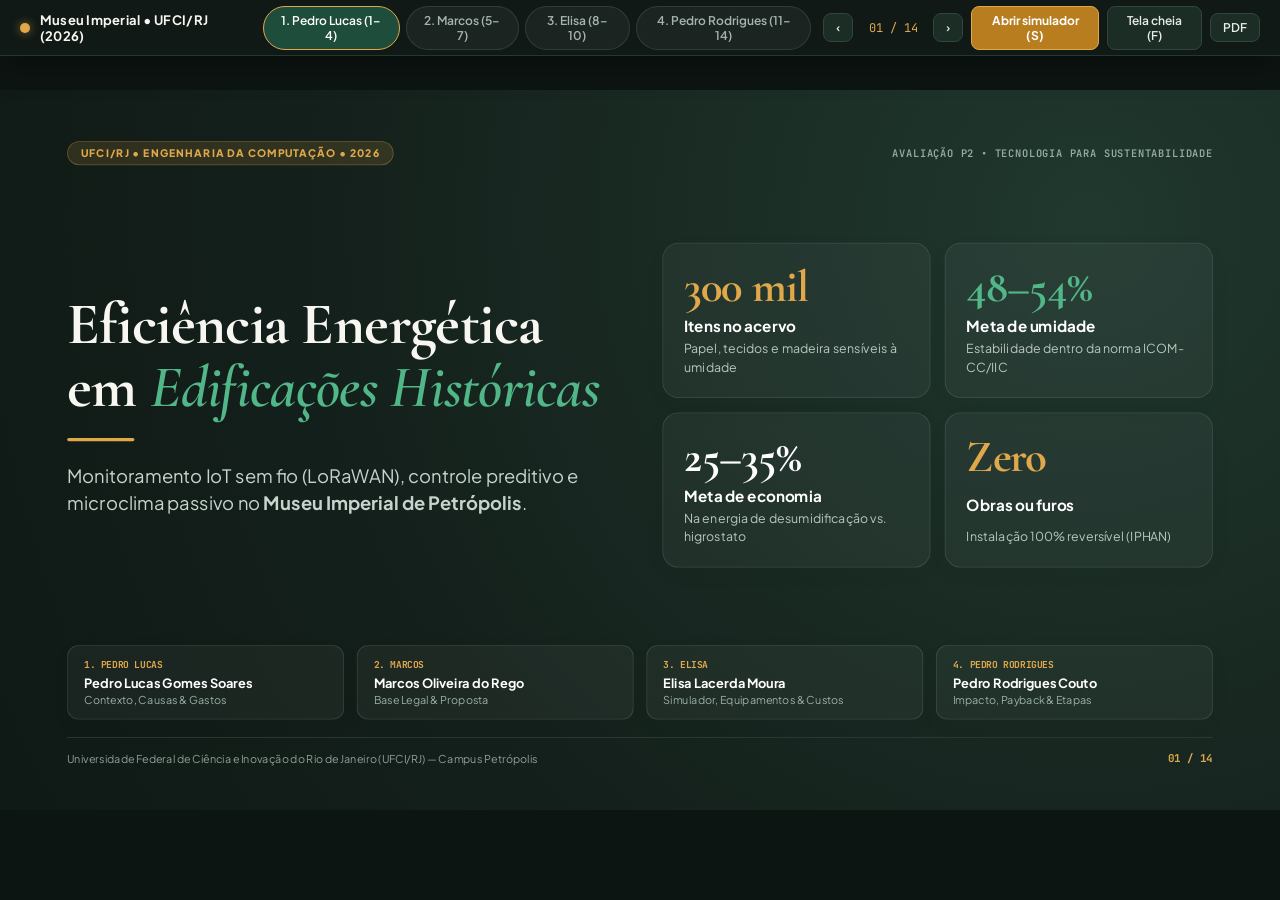
==== slides.html @ 928ab4d3 "Add files via upload" ====
<!DOCTYPE html>
<html lang="pt-BR">
<head>
<meta charset="UTF-8" />
<meta name="viewport" content="width=device-width, initial-scale=1.0" />
<title>Slides · Museu Imperial (UFCI/RJ 2026)</title>
<link rel="preconnect" href="https://fonts.googleapis.com" />
<link rel="preconnect" href="https://fonts.gstatic.com" crossorigin />
<link href="https://fonts.googleapis.com/css2?family=Cormorant+Garamond:ital,wght@0,600;0,700;1,600;1,700&family=JetBrains+Mono:wght@500;700&family=Plus+Jakarta+Sans:wght@400;500;600;700;800&display=swap" rel="stylesheet" />
<style>
  :root {
    --bg-cream: #F8F6F0;
    --bg-card: #FFFFFF;
    --bg-sand: #F0ECE1;
    --bg-dark: #14201B;
    --bg-dark-card: #1C2D26;
    --ink: #15221C;
    --ink-muted: #576860;
    --emerald: #1E4D3B;
    --emerald-light: #E6F0EC;
    --emerald-bright: #52B788;
    --gold: #B87D1E;
    --gold-bright: #E0A84B;
    --gold-light: #FBF3E4;
    --border: #E2DDD2;
    --border-dark: #2C4238;
    --font-serif: 'Cormorant Garamond', Georgia, serif;
    --font-sans: 'Plus Jakarta Sans', system-ui, -apple-system, sans-serif;
    --font-mono: 'JetBrains Mono', monospace;
  }

  * { box-sizing: border-box; margin: 0; padding: 0; }

  body {
    background: #0D1512;
    color: var(--ink);
    font-family: var(--font-sans);
    height: 100vh;
    width: 100vw;
    overflow: hidden;
    display: flex;
    flex-direction: column;
    user-select: none;
  }

  /* ==================== TOP NAVIGATION BAR ==================== */
  .deck-topbar {
    position: fixed;
    top: 0;
    left: 0;
    right: 0;
    height: 56px;
    background: rgba(17, 27, 23, 0.96);
    border-bottom: 1px solid #24382F;
    box-shadow: none;
    padding: 0 20px;
    display: flex;
    align-items: center;
    justify-content: space-between;
    gap: 12px;
    z-index: 300;
    transform: translateY(-100%);
    transition: transform 0.22s ease;
  }
  /* Faixa invisível no topo: ao passar o mouse, a barra desce */
  .topbar-hotzone {
    position: fixed;
    top: 0;
    left: 0;
    right: 0;
    height: 14px;
    z-index: 299;
  }
  .topbar-hotzone:hover + .deck-topbar,
  .deck-topbar:hover,
  .deck-topbar:focus-within,
  .deck-topbar.peek {
    transform: translateY(0);
    box-shadow: 0 10px 30px rgba(0, 0, 0, 0.35);
  }
  .brand-pill {
    display: flex;
    align-items: center;
    gap: 10px;
    color: #F8F6F0;
    font-size: 13px;
    font-weight: 700;
    letter-spacing: 0.02em;
  }
  .brand-dot {
    width: 10px;
    height: 10px;
    border-radius: 50%;
    background: var(--gold-bright);
    box-shadow: 0 0 10px rgba(224,168,75,0.6);
  }
  .speaker-nav {
    display: flex;
    gap: 6px;
  }
  .spk-btn {
    background: rgba(255,255,255,0.05);
    color: #A5B5AD;
    border: 1px solid rgba(255,255,255,0.1);
    padding: 6px 13px;
    border-radius: 999px;
    font-family: var(--font-sans);
    font-size: 12px;
    font-weight: 600;
    cursor: pointer;
    transition: all 0.2s ease;
  }
  .spk-btn:hover {
    color: #FFF;
    background: rgba(255,255,255,0.1);
  }
  .spk-btn.active {
    background: var(--emerald);
    color: #FFF;
    border-color: var(--gold-bright);
  }
  .deck-actions {
    display: flex;
    align-items: center;
    gap: 8px;
  }
  .ctrl-btn {
    background: #1C2D26;
    color: #E6ECE8;
    border: 1px solid #2E473C;
    padding: 6px 12px;
    border-radius: 8px;
    font-family: var(--font-sans);
    font-size: 12px;
    font-weight: 600;
    cursor: pointer;
    transition: all 0.15s ease;
    display: inline-flex;
    align-items: center;
    gap: 6px;
  }
  .ctrl-btn:hover {
    background: #263D33;
    border-color: var(--gold-bright);
  }
  .ctrl-btn.active {
    background: var(--gold);
    color: #FFF;
    border-color: var(--gold-bright);
  }
  .slide-counter {
    font-family: var(--font-mono);
    font-size: 12px;
    color: var(--gold-bright);
    min-width: 64px;
    text-align: center;
  }

  /* ==================== STAGE & SCALING 16:9 CANVAS ==================== */
  .deck-workspace {
    flex: 1;
    min-height: 0;
    min-width: 0;
    display: flex;
    overflow: hidden;
    position: relative;
  }
  .stage-viewport {
    flex: 1;
    min-width: 0;
    display: flex;
    align-items: center;
    justify-content: center;
    padding: 0;
    position: relative;
    overflow: hidden;
  }
  /* Fixed 1600x900 virtual resolution scaled smoothly via JS transform */
  .slide-canvas {
    width: 1600px;
    height: 900px;
    position: absolute;
    left: 50%;
    top: 50%;
    overflow: hidden;
    transform-origin: center center;
    transform: translate(-50%, -50%);
    background: var(--bg-cream);
  }

  /* ==================== SLIDE BASE & TRANSITIONS ==================== */
  .slide {
    position: absolute;
    inset: 0;
    padding: 64px 84px 56px 84px;
    display: flex;
    flex-direction: column;
    justify-content: space-between;
    background: var(--bg-cream);
    color: var(--ink);
    opacity: 0;
    pointer-events: none;
    transform: translateY(12px) scale(0.992);
    transition: opacity 0.35s cubic-bezier(0.22, 1, 0.36, 1), transform 0.35s cubic-bezier(0.22, 1, 0.36, 1);
  }
  .slide.active {
    opacity: 1;
    pointer-events: auto;
    transform: translateY(0) scale(1);
    z-index: 2;
  }
  .slide.slide-dark {
    background: radial-gradient(circle at 85% 18%, #20382E 0%, #14201B 62%, #0F1915 100%);
    color: #F8F6F0;
  }

  /* ==================== TYPOGRAPHY & HEADER ==================== */
  .slide-header {
    display: flex;
    flex-direction: column;
    gap: 10px;
    margin-bottom: 24px;
  }
  .eyebrow-row {
    display: flex;
    align-items: center;
    justify-content: space-between;
  }
  .presenter-tag {
    display: inline-flex;
    align-items: center;
    gap: 8px;
    font-family: var(--font-sans);
    font-size: 13px;
    font-weight: 800;
    letter-spacing: 0.1em;
    text-transform: uppercase;
    color: var(--emerald);
    background: var(--emerald-light);
    border: 1px solid #C5DDD3;
    padding: 6px 16px;
    border-radius: 999px;
  }
  .presenter-tag.gold {
    color: #8F5E0E;
    background: var(--gold-light);
    border-color: #EBD5B3;
  }
  .slide-dark .presenter-tag {
    background: rgba(224, 168, 75, 0.14);
    color: var(--gold-bright);
    border-color: rgba(224, 168, 75, 0.35);
  }
  .section-pill {
    font-family: var(--font-mono);
    font-size: 13px;
    font-weight: 600;
    color: var(--ink-muted);
    letter-spacing: 0.04em;
  }
  .slide-title {
    font-family: var(--font-serif);
    font-size: 56px;
    font-weight: 700;
    line-height: 1.06;
    letter-spacing: -0.01em;
    color: var(--ink);
  }
  .slide-title em {
    font-style: italic;
    color: var(--emerald);
    font-weight: 600;
  }
  .slide-title em.gold-em {
    color: var(--gold);
  }
  .slide-dark .slide-title {
    color: #F8F6F0;
  }
  .slide-dark .slide-title em {
    color: var(--emerald-bright);
  }
  .slide-subtitle {
    font-size: 21px;
    color: var(--ink-muted);
    font-weight: 400;
    line-height: 1.4;
    max-width: 1100px;
  }

  /* ==================== FOOTER ==================== */
  .slide-footer {
    display: flex;
    align-items: center;
    justify-content: space-between;
    padding-top: 16px;
    border-top: 1px solid var(--border);
    font-size: 13.5px;
    color: var(--ink-muted);
    flex-shrink: 0;
  }
  .slide-dark .slide-footer {
    border-top-color: var(--border-dark);
    color: #8CA197;
  }
  .footer-page {
    font-family: var(--font-mono);
    font-weight: 700;
    color: var(--emerald);
  }
  .slide-dark .footer-page {
    color: var(--gold-bright);
  }

  /* ==================== BENTO CARDS & GRIDS ==================== */
  .slide-body {
    flex: 1;
    display: flex;
    flex-direction: column;
    justify-content: center;
    gap: 22px;
  }
  .grid-2 { display: grid; grid-template-columns: 1fr 1fr; gap: 28px; align-items: stretch; }
  .grid-3 { display: grid; grid-template-columns: repeat(3, 1fr); gap: 24px; align-items: stretch; }
  .grid-4 { display: grid; grid-template-columns: repeat(4, 1fr); gap: 22px; align-items: stretch; }
  .grid-5 { display: grid; grid-template-columns: repeat(5, 1fr); gap: 18px; align-items: stretch; }

  .bento-card {
    background: var(--bg-card);
    border: 1px solid var(--border);
    border-radius: 20px;
    padding: 28px 30px;
    display: flex;
    flex-direction: column;
    justify-content: space-between;
    box-shadow: 0 8px 28px rgba(21, 34, 28, 0.035);
    position: relative;
    overflow: hidden;
  }
  .bento-card.sand {
    background: var(--bg-sand);
  }
  .bento-card.emerald-card {
    background: var(--emerald);
    color: #F8F6F0;
    border-color: var(--emerald);
  }
  .bento-card.dark-glass {
    background: rgba(255, 255, 255, 0.045);
    border: 1px solid rgba(255, 255, 255, 0.12);
    color: #F8F6F0;
  }
  .bento-card.accent-top::before {
    content: "";
    position: absolute;
    top: 0; left: 0; right: 0;
    height: 5px;
    background: var(--emerald);
  }
  .bento-card.accent-top-gold::before {
    content: "";
    position: absolute;
    top: 0; left: 0; right: 0;
    height: 5px;
    background: var(--gold);
  }
  .bento-card.accent-left::before {
    content: "";
    position: absolute;
    top: 0; bottom: 0; left: 0;
    width: 6px;
    background: var(--emerald);
  }
  .bento-card.accent-left-gold::before {
    content: "";
    position: absolute;
    top: 0; bottom: 0; left: 0;
    width: 6px;
    background: var(--gold);
  }

  .icon-badge {
    width: 52px;
    height: 52px;
    border-radius: 14px;
    background: var(--emerald-light);
    color: var(--emerald);
    display: flex;
    align-items: center;
    justify-content: center;
    margin-bottom: 18px;
    flex-shrink: 0;
  }
  .icon-badge.gold {
    background: var(--gold-light);
    color: var(--gold);
  }

  .big-number {
    font-family: var(--font-serif);
    font-size: 68px;
    font-weight: 700;
    line-height: 1.0;
    color: var(--emerald);
    letter-spacing: -0.02em;
  }
  .big-number.gold { color: var(--gold); }
  .big-number.white { color: #FFFFFF; }

  .card-kicker {
    font-family: var(--font-mono);
    font-size: 12.5px;
    font-weight: 700;
    text-transform: uppercase;
    letter-spacing: 0.08em;
    color: var(--emerald);
    margin-bottom: 8px;
  }
  .card-kicker.gold { color: var(--gold); }

  .card-title {
    font-size: 23px;
    font-weight: 700;
    color: var(--ink);
    margin-bottom: 10px;
    line-height: 1.25;
  }
  .slide-dark .card-title { color: #FFFFFF; }

  .card-text {
    font-size: 18px;
    color: var(--ink-muted);
    line-height: 1.48;
  }
  .slide-dark .card-text { color: #B8C7BF; }

  .pill-strip {
    background: var(--bg-sand);
    border: 1px solid var(--border);
    border-radius: 16px;
    padding: 18px 26px;
    display: flex;
    align-items: center;
    justify-content: space-between;
    gap: 20px;
    font-size: 18px;
    color: var(--ink);
  }
  .pill-strip strong { color: var(--emerald); }

  /* ==================== MODERN TABLES ==================== */
  .clean-table {
    width: 100%;
    border-collapse: separate;
    border-spacing: 0;
    background: #FFFFFF;
    border: 1px solid var(--border);
    border-radius: 18px;
    overflow: hidden;
    box-shadow: 0 8px 28px rgba(21, 34, 28, 0.035);
  }
  .clean-table th {
    background: var(--bg-sand);
    color: var(--ink-muted);
    font-family: var(--font-mono);
    font-size: 13px;
    font-weight: 700;
    text-transform: uppercase;
    letter-spacing: 0.06em;
    padding: 18px 24px;
    text-align: left;
    border-bottom: 1px solid var(--border);
  }
  .clean-table td {
    padding: 20px 24px;
    font-size: 19px;
    color: var(--ink);
    border-bottom: 1px solid #EFECE4;
  }
  .clean-table tr:last-child td { border-bottom: none; }
  .clean-table .num-col {
    text-align: right;
    font-family: var(--font-mono);
    font-weight: 700;
  }
  .tag-badge {
    display: inline-block;
    padding: 4px 12px;
    border-radius: 999px;
    font-family: var(--font-mono);
    font-size: 14px;
    font-weight: 700;
    background: var(--emerald-light);
    color: var(--emerald);
  }
  .tag-badge.gold {
    background: var(--gold-light);
    color: #94600E;
  }

  /* ==================== SPEAKER NOTES DRAWER ==================== */
  .notes-panel {
    width: 370px;
    background: #14201B;
    border-left: 1px solid #263B31;
    padding: 22px;
    overflow-y: auto;
    color: #E2ECE7;
    display: flex;
    flex-direction: column;
    gap: 14px;
    flex-shrink: 0;
    transition: margin-right 0.25s ease;
  }
  .notes-panel.closed {
    display: none;
  }
  .notes-kicker {
    font-family: var(--font-mono);
    font-size: 11.5px;
    font-weight: 700;
    color: var(--gold-bright);
    letter-spacing: 0.08em;
    text-transform: uppercase;
    padding-bottom: 10px;
    border-bottom: 1px solid #263B31;
  }
  .notes-content {
    font-size: 14.5px;
    line-height: 1.62;
    color: #C9D8D0;
    white-space: pre-line;
    user-select: text;
  }

  /* ==================== CELULAR / TELA DE TOQUE ==================== */
  /* Sem mouse não existe "passar por cima": a barra fica sempre visível, acima do slide */
  @media (hover: none), (max-width: 900px) {
    .topbar-hotzone { display: none; }
    .deck-topbar {
      position: relative;
      transform: none;
      height: auto;
      flex-wrap: wrap;
      gap: 8px;
      padding: 8px 12px;
      box-shadow: none;
      flex-shrink: 0;
    }
    .speaker-nav {
      order: 3;
      width: 100%;
      overflow-x: auto;
      flex-wrap: nowrap;
      -webkit-overflow-scrolling: touch;
      scrollbar-width: none;
    }
    .speaker-nav::-webkit-scrollbar { display: none; }
    .spk-btn { white-space: nowrap; flex-shrink: 0; }
    .deck-actions { flex-wrap: wrap; justify-content: flex-end; }
  }
  @media (max-width: 600px) {
    .brand-pill { display: none; }
    .deck-actions { width: 100%; justify-content: space-between; }
  }

  /* ==================== SIMULADOR EMBUTIDO ==================== */
  .ctrl-btn.sim-btn {
    background: var(--gold);
    border-color: var(--gold-bright);
    color: #FFF;
    font-weight: 700;
  }
  .ctrl-btn.sim-btn:hover {
    background: #9E6A16;
  }
  .sim-overlay {
    position: fixed;
    inset: 0;
    z-index: 500;
    background: #0a111c;
    display: none;
  }
  .sim-overlay.open {
    display: block;
  }
  .sim-overlay iframe {
    width: 100%;
    height: 100%;
    border: 0;
    display: block;
  }

  /* ==================== PRINT / PDF 16:9 SUPPORT ==================== */
  @media print {
    @page { size: 1600px 900px; margin: 0; }
    body { background: #FFF; height: auto; width: auto; overflow: visible; display: block; }
    .deck-topbar, .notes-panel, .sim-overlay { display: none !important; }
    .deck-workspace, .stage-viewport { display: block !important; padding: 0 !important; overflow: visible !important; }
    .slide-canvas {
      position: static !important;
      width: 1600px !important;
      height: auto !important;
      transform: none !important;
      box-shadow: none !important;
      border-radius: 0 !important;
    }
    .slide {
      position: relative !important;
      width: 1600px !important;
      height: 900px !important;
      opacity: 1 !important;
      transform: none !important;
      pointer-events: auto !important;
      page-break-after: always !important;
      break-after: page !important;
    }
  }
</style>
</head>
<body>

<!-- ==================== TOP CONTROL BAR ==================== -->
<div class="topbar-hotzone" aria-hidden="true"></div>
<header class="deck-topbar peek" id="deckTopbar">
  <div class="brand-pill">
    <span class="brand-dot"></span>
    <span>Museu Imperial • UFCI/RJ (2026)</span>
  </div>

  <div class="speaker-nav">
    <button class="spk-btn" onclick="goToSlide(0)">1. Pedro Lucas (1–4)</button>
    <button class="spk-btn" onclick="goToSlide(4)">2. Marcos (5–7)</button>
    <button class="spk-btn" onclick="goToSlide(7)">3. Elisa (8–10)</button>
    <button class="spk-btn" onclick="goToSlide(10)">4. Pedro Rodrigues (11–14)</button>
  </div>

  <div class="deck-actions">
    <button class="ctrl-btn" onclick="prevSlide()" title="Slide anterior (seta para a esquerda)" aria-label="Slide anterior">&lsaquo;</button>
    <span class="slide-counter" id="slideCounter">01 / 14</span>
    <button class="ctrl-btn" onclick="nextSlide()" title="Próximo slide (seta para a direita ou espaço)" aria-label="Próximo slide">&rsaquo;</button>
    <button class="ctrl-btn sim-btn" onclick="openSim()" title="Atalho: tecla S">Abrir simulador (S)</button>
    <button class="ctrl-btn" onclick="toggleFullscreen()" title="Atalho: tecla F">Tela cheia (F)</button>
    <button class="ctrl-btn" onclick="window.print()" title="Exportar em PDF widescreen">PDF</button>
  </div>
</header>

<!-- ==================== MAIN WORKSPACE ==================== -->
<div class="deck-workspace">
  <div class="stage-viewport" id="stageViewport">
    <div class="slide-canvas" id="slideCanvas">

      <!-- ==================================================================
           SLIDE 1: CAPA EDITORIAL
      =================================================================== -->
      <section class="slide slide-dark active" data-presenter="0">
        <div class="eyebrow-row">
          <span class="presenter-tag">UFCI/RJ • ENGENHARIA DA COMPUTAÇÃO • 2026</span>
          <span class="section-pill" style="color:#96ACA2;">AVALIAÇÃO P2 • TECNOLOGIA PARA SUSTENTABILIDADE</span>
        </div>

        <div class="grid-2" style="align-items: center; gap: 56px; my: auto;">
          <div>
            <h1 class="slide-title" style="font-size: 74px; margin-bottom: 24px;">
              Eficiência Energética em <em>Edificações Históricas</em>
            </h1>
            <div style="width: 84px; height: 4px; background: var(--gold-bright); margin-bottom: 26px; border-radius: 2px;"></div>
            <p class="slide-subtitle" style="color: #C5D4CC; font-size: 23px; line-height: 1.5;">
              Monitoramento IoT sem fio (LoRaWAN), controle preditivo e microclima passivo no <strong>Museu Imperial de Petrópolis</strong>.
            </p>
          </div>

          <div class="grid-2" style="gap: 18px;">
            <div class="bento-card dark-glass" style="padding: 26px;">
              <div class="big-number" style="color: var(--gold-bright); font-size: 56px;">300 mil</div>
              <div class="card-title" style="font-size: 19px; margin-top: 10px; margin-bottom: 4px;">Itens no acervo</div>
              <div class="card-text" style="font-size: 15.5px;">Papel, tecidos e madeira sensíveis à umidade</div>
            </div>
            <div class="bento-card dark-glass" style="padding: 26px;">
              <div class="big-number" style="color: var(--emerald-bright); font-size: 56px;">48–54%</div>
              <div class="card-title" style="font-size: 19px; margin-top: 10px; margin-bottom: 4px;">Meta de umidade</div>
              <div class="card-text" style="font-size: 15.5px;">Estabilidade dentro da norma ICOM-CC/IIC</div>
            </div>
            <div class="bento-card dark-glass" style="padding: 26px;">
              <div class="big-number" style="color: #FFFFFF; font-size: 56px;">25–35%</div>
              <div class="card-title" style="font-size: 19px; margin-top: 10px; margin-bottom: 4px;">Meta de economia</div>
              <div class="card-text" style="font-size: 15.5px;">Na energia de desumidificação vs. higrostato</div>
            </div>
            <div class="bento-card dark-glass" style="padding: 26px;">
              <div class="big-number" style="color: var(--gold-bright); font-size: 56px;">Zero</div>
              <div class="card-title" style="font-size: 19px; margin-top: 10px; margin-bottom: 4px;">Obras ou furos</div>
              <div class="card-text" style="font-size: 15.5px;">Instalação 100% reversível (IPHAN)</div>
            </div>
          </div>
        </div>

        <div>
          <div class="grid-4" style="gap: 16px; margin-bottom: 22px;">
            <div class="bento-card dark-glass" style="padding: 16px 20px; border-radius: 14px;">
              <div style="font-family:var(--font-mono); font-size:12px; color:var(--gold-bright); font-weight:700;">1. PEDRO LUCAS</div>
              <div style="font-size:16px; font-weight:700; color:#FFF; margin-top:3px;">Pedro Lucas Gomes Soares</div>
              <div style="font-size:13.5px; color:#9AB0A5; margin-top:2px;">Contexto, Causas &amp; Gastos</div>
            </div>
            <div class="bento-card dark-glass" style="padding: 16px 20px; border-radius: 14px;">
              <div style="font-family:var(--font-mono); font-size:12px; color:var(--gold-bright); font-weight:700;">2. MARCOS</div>
              <div style="font-size:16px; font-weight:700; color:#FFF; margin-top:3px;">Marcos Oliveira do Rego</div>
              <div style="font-size:13.5px; color:#9AB0A5; margin-top:2px;">Base Legal &amp; Proposta</div>
            </div>
            <div class="bento-card dark-glass" style="padding: 16px 20px; border-radius: 14px;">
              <div style="font-family:var(--font-mono); font-size:12px; color:var(--gold-bright); font-weight:700;">3. ELISA</div>
              <div style="font-size:16px; font-weight:700; color:#FFF; margin-top:3px;">Elisa Lacerda Moura</div>
              <div style="font-size:13.5px; color:#9AB0A5; margin-top:2px;">Simulador, Equipamentos &amp; Custos</div>
            </div>
            <div class="bento-card dark-glass" style="padding: 16px 20px; border-radius: 14px;">
              <div style="font-family:var(--font-mono); font-size:12px; color:var(--gold-bright); font-weight:700;">4. PEDRO RODRIGUES</div>
              <div style="font-size:16px; font-weight:700; color:#FFF; margin-top:3px;">Pedro Rodrigues Couto</div>
              <div style="font-size:13.5px; color:#9AB0A5; margin-top:2px;">Impacto, Payback &amp; Etapas</div>
            </div>
          </div>
          <div class="slide-footer">
            <span>Universidade Federal de Ciência e Inovação do Rio de Janeiro (UFCI/RJ) — Campus Petrópolis</span>
            <span class="footer-page">01 / 14</span>
          </div>
        </div>
      </section>

      <!-- ==================================================================
           SLIDE 2: 1. PEDRO LUCAS — COMPLEXO HISTÓRICO PROTEGIDO
      =================================================================== -->
      <section class="slide" data-presenter="0">
        <div class="slide-header">
          <div class="eyebrow-row">
            <span class="presenter-tag">1. PEDRO LUCAS</span>
            <span class="section-pill">SEÇÃO 1.1 • CONTEXTO OPERACIONAL</span>
          </div>
          <h2 class="slide-title">Complexo Histórico <em>Protegido</em></h2>
        </div>

        <div class="slide-body">
          <div class="grid-2" style="grid-template-columns: 1.12fr 0.88fr; gap: 32px; align-items: stretch;">
            <div class="bento-card" style="padding: 18px; justify-content: center; align-items: center; background: #FFF;">
              <img src="[data-uri]" alt="Mapa de Localização do Museu Imperial" style="width: 100%; height: 470px; object-fit: contain; border-radius: 12px;" />
              <div style="font-size: 14px; color: var(--ink-muted); margin-top: 10px; text-align: center;">
                <strong>Figura 1:</strong> Destaques no <strong>Edifício nº 4</strong> (Reserva Técnica) e no <strong>Edifício nº 13</strong> (Palácio Imperial).
              </div>
            </div>

            <div style="display: flex; flex-direction: column; gap: 20px; justify-content: space-between;">
              <div class="bento-card accent-left" style="padding: 28px 30px;">
                <div class="card-kicker">EDIFÍCIO Nº 13 • PALÁCIO IMPERIAL (1845–1862)</div>
                <div class="card-title" style="font-size: 26px;">Monumento Tombado pelo IPHAN</div>
                <p class="card-text" style="font-size: 19px;">
                  Palácio de verão de D. Pedro II com <strong>32 salas expositivas</strong>. Recebe mais de <strong>400 mil visitantes por ano</strong> e exige intervenções 100% reversíveis.
                </p>
              </div>

              <div class="bento-card accent-left-gold" style="padding: 28px 30px;">
                <div class="card-kicker gold">EDIFÍCIO Nº 4 • RESERVA TÉCNICA E ARQUIVO</div>
                <div class="card-title" style="font-size: 26px;">Acervo de ~300 mil itens</div>
                <p class="card-text" style="font-size: 19px;">
                  Reserva no <strong>2º pavimento</strong> (papel, tecidos e madeira sensíveis à umidade). Telhado cerâmico inclinado parcialmente sombreado por árvores.
                </p>
              </div>

              <div class="pill-strip">
                <span><strong>Cargas 24h:</strong> Desumidificação contínua + Vigilância, CFTV, Alarmes e espetáculo <em>Som e Luz</em>.</span>
              </div>
            </div>
          </div>
        </div>

        <div class="slide-footer">
          <span>Museu Imperial de Petrópolis (Ibram) • Caracterização do Problema</span>
          <span class="footer-page">02 / 14</span>
        </div>
      </section>

      <!-- ==================================================================
           SLIDE 3: 1. PEDRO LUCAS — CAUSAS E IMPACTOS
      =================================================================== -->
      <section class="slide" data-presenter="0">
        <div class="slide-header">
          <div class="eyebrow-row">
            <span class="presenter-tag">1. PEDRO LUCAS</span>
            <span class="section-pill">SEÇÕES 1.2 E 1.3 • CAUSAS E IMPACTOS</span>
          </div>
          <h2 class="slide-title">Causas do Consumo Elevado e <em>Riscos ao Acervo</em></h2>
        </div>

        <div class="slide-body">
          <div class="grid-4">
            <div class="bento-card accent-top">
              <div>
                <div class="icon-badge">
                  <svg width="28" height="28" viewBox="0 0 24 24" fill="none" stroke="currentColor" stroke-width="2"><path d="M17.5 19H9a7 7 0 1 1 6.71-9h1.79a4.5 4.5 0 1 1 0 9Z"/><path d="M12 13v6"/><path d="M8 15v4"/><path d="M16 15v4"/></svg>
                </div>
                <div class="card-kicker">800 m DE ALTITUDE</div>
                <div class="card-title">Clima Serrano</div>
                <p class="card-text">Nevoeiros noturnos frequentes e chuvas de verão infiltram umidade continuamente.</p>
              </div>
            </div>

            <div class="bento-card accent-top">
              <div>
                <div class="icon-badge">
                  <svg width="28" height="28" viewBox="0 0 24 24" fill="none" stroke="currentColor" stroke-width="2"><path d="M3 22h18"/><path d="M6 18v-7"/><path d="M10 18v-7"/><path d="M14 18v-7"/><path d="M18 18v-7"/><path d="M12 2 2 7h20L12 2z"/></svg>
                </div>
                <div class="card-kicker">PATRIMÔNIO IPHAN</div>
                <div class="card-title">Restrição Predial</div>
                <p class="card-text">Obras no envelope são proibidas; soluções exigem autorização e reversibilidade.</p>
              </div>
            </div>

            <div class="bento-card accent-top-gold">
              <div>
                <div class="icon-badge gold">
                  <svg width="28" height="28" viewBox="0 0 24 24" fill="none" stroke="currentColor" stroke-width="2"><polygon points="13 2 3 14 12 14 11 22 21 10 12 10 13 2"/></svg>
                </div>
                <div class="card-kicker gold">CONSUMO + POTÊNCIA</div>
                <div class="card-title">Cargas e Demanda</div>
                <p class="card-text">A conta cobra potência demandada (kW) além dos kWh; aparelhos grandes elevam o custo.</p>
              </div>
            </div>

            <div class="bento-card accent-top-gold">
              <div>
                <div class="icon-badge gold">
                  <svg width="28" height="28" viewBox="0 0 24 24" fill="none" stroke="currentColor" stroke-width="2"><circle cx="12" cy="12" r="10"/><polyline points="12 6 12 12 16 14"/></svg>
                </div>
                <div class="card-kicker gold">SEM TEMPO REAL</div>
                <div class="card-title">Controle Reativo</div>
                <p class="card-text">Dataloggers manuais e higrostatos simples só ligam depois que a umidade já subiu.</p>
              </div>
            </div>
          </div>

          <div class="grid-2" style="gap: 22px;">
            <div class="pill-strip" style="background: #FFFFFF;">
              <span><strong>Impacto Ambiental:</strong> Mais emissões indiretas de GEE e desgaste precoce de compressores (resíduos eletrônicos).</span>
            </div>
            <div class="pill-strip" style="background: #FFFFFF;">
              <span><strong>Impacto Social:</strong> Risco irreversível de fungos, corrosão e deformação em madeira, papel e tecidos (Thomson, 1986).</span>
            </div>
          </div>
        </div>

        <div class="slide-footer">
          <span>Museu Imperial de Petrópolis • Diagnóstico de Causas e Consequências</span>
          <span class="footer-page">03 / 14</span>
        </div>
      </section>

      <!-- ==================================================================
           SLIDE 4: 2. MARCOS — IMPACTO ORÇAMENTÁRIO (EMPENHOS)
      =================================================================== -->
      <section class="slide" data-presenter="0">
        <div class="slide-header">
          <div class="eyebrow-row">
            <span class="presenter-tag">1. PEDRO LUCAS</span>
            <span class="section-pill">SEÇÃO 1.3 • PORTAL DA TRANSPARÊNCIA (UASG 343015)</span>
          </div>
          <h2 class="slide-title">Impacto Orçamentário <em>(Notas de Empenho)</em></h2>
        </div>

        <div class="slide-body">
          <div class="grid-3">
            <div class="bento-card sand" style="padding: 22px 28px;">
              <div class="card-kicker">EXERCÍCIO 2025 (12 LIQUIDAÇÕES)</div>
              <div class="big-number" style="font-size: 52px;">R$ 157,8 mil</div>
              <div class="card-text" style="font-size: 17px; margin-top: 6px;">Média de <strong>~R$ 13,2 mil/mês</strong> junto à Enel Rio (Ampla).</div>
            </div>
            <div class="bento-card sand" style="padding: 22px 28px;">
              <div class="card-kicker gold">MAIOR NOTA DE 2026 (JAN–OUT)</div>
              <div class="big-number gold" style="font-size: 52px;">R$ 140,9 mil*</div>
              <div class="card-text" style="font-size: 17px; margin-top: 6px;">Abrange o Museu Imperial e a <strong>Casa Cláudio de Souza</strong>.</div>
            </div>
            <div class="bento-card sand" style="padding: 22px 28px;">
              <div class="card-kicker">NOTA ADICIONAL (OUT/2026)</div>
              <div class="big-number" style="font-size: 52px; color: var(--ink);">R$ 65,7 mil</div>
              <div class="card-text" style="font-size: 17px; margin-top: 6px;">Inclui explicitamente o <strong>atendimento à demanda ativa</strong>.</div>
            </div>
          </div>

          <table class="clean-table">
            <thead>
              <tr>
                <th>Nota de Empenho</th>
                <th>Finalidade (Portal da Transparência — Enel Rio)</th>
                <th>Liquidações</th>
                <th style="text-align:right;">Valor Empenhado</th>
              </tr>
            </thead>
            <tbody>
              <tr>
                <td><span class="tag-badge">2025NE000017</span></td>
                <td>Serviços de energia elétrica (Museu Imperial)</td>
                <td>fev. – abr./2025</td>
                <td class="num-col">R$ 43.736,37</td>
              </tr>
              <tr>
                <td><span class="tag-badge">2025NE000026</span></td>
                <td>Serviços de energia elétrica (Museu Imperial)</td>
                <td>mai. – dez./2025</td>
                <td class="num-col">R$ 114.103,83</td>
              </tr>
              <tr>
                <td><span class="tag-badge gold">2026NE000009</span></td>
                <td>Energia elétrica no Museu Imperial e na Casa Cláudio de Souza</td>
                <td>jan. – out./2026</td>
                <td class="num-col" style="color:var(--gold);">R$ 140.892,99*</td>
              </tr>
              <tr>
                <td><span class="tag-badge gold">2026NE000041</span></td>
                <td>Fornecimento de energia e <strong>atendimento à demanda ativa</strong></td>
                <td>out./2026</td>
                <td class="num-col" style="color:var(--gold);">R$ 65.710,14</td>
              </tr>
            </tbody>
          </table>

          <div class="pill-strip">
            <span><strong>Ressalva metodológica:</strong> Empenho é registro orçamentário — não mede consumo em kWh nem separa a reserva técnica (*valor do documento na 2026NE000009: R$ 16.924,87).</span>
          </div>
        </div>

        <div class="slide-footer">
          <span>Fonte: Portal da Transparência (BRASIL, 2026) • Inexigibilidade de licitação (art. 74, Lei nº 14.133/2021)</span>
          <span class="footer-page">04 / 14</span>
        </div>
      </section>

      <!-- ==================================================================
           SLIDE 5: 2. MARCOS — PARÂMETROS DE CONSERVAÇÃO E BASE LEGAL
      =================================================================== -->
      <section class="slide" data-presenter="1">
        <div class="slide-header">
          <div class="eyebrow-row">
            <span class="presenter-tag">2. MARCOS</span>
            <span class="section-pill">SEÇÕES 2.1 E 2.2 • FUNDAMENTAÇÃO TEÓRICA E LEGAL</span>
          </div>
          <h2 class="slide-title">Parâmetros de Conservação e <em>Marco Legal</em></h2>
        </div>

        <div class="slide-body">
          <div class="grid-3">
            <div class="bento-card accent-top" style="text-align: center; align-items: center; padding: 34px 26px;">
              <div class="card-kicker">META OPERACIONAL DO CONTROLADOR</div>
              <div class="big-number" style="font-size: 76px; margin: 10px 0;">48%–54%</div>
              <div class="card-title">Umidade Relativa Alvo</div>
              <p class="card-text">Margem de segurança dentro do limite de alerta <strong>45%–55%</strong> (acervo misto) e da faixa <strong>40%–60%</strong> (ICOM-CC/IIC, 2014).</p>
            </div>

            <div class="bento-card accent-top" style="text-align: center; align-items: center; padding: 34px 26px;">
              <div class="card-kicker">FAIXA TÉRMICA DE REFERÊNCIA</div>
              <div class="big-number" style="font-size: 76px; margin: 10px 0;">16–25 °C</div>
              <div class="card-title">Temperatura Estável</div>
              <p class="card-text">Evita climatização excessiva mantendo condições seguras e eliminando risco de condensação superficial.</p>
            </div>

            <div class="bento-card accent-top-gold" style="text-align: center; align-items: center; padding: 34px 26px;">
              <div class="card-kicker gold">ESTABILIDADE HIGROTÉRMICA</div>
              <div class="big-number gold" style="font-size: 76px; margin: 10px 0;">±10 p.p.</div>
              <div class="card-title">Variação Máxima em 24h</div>
              <p class="card-text">Impede ciclos bruscos de expansão e retração em materiais higroscópicos (papel, madeira e telas).</p>
            </div>
          </div>

          <div class="grid-4" style="gap: 18px;">
            <div class="bento-card sand" style="padding: 20px 22px;">
              <div class="card-kicker">LEI Nº 10.295 / 2001</div>
              <div style="font-size: 18px; font-weight: 700; color: var(--ink);">Eficiência Energética</div>
              <div style="font-size: 15.5px; color: var(--ink-muted); margin-top: 4px;">Política Nacional de Uso Racional de Energia.</div>
            </div>
            <div class="bento-card sand" style="padding: 20px 22px;">
              <div class="card-kicker gold">DECRETO-LEI Nº 25 / 1937</div>
              <div style="font-size: 18px; font-weight: 700; color: var(--ink);">Proteção e Visibilidade</div>
              <div style="font-size: 15.5px; color: var(--ink-muted); margin-top: 4px;">Proíbe alterar bem tombado ou sua visibilidade (arts. 17 e 18).</div>
            </div>
            <div class="bento-card sand" style="padding: 20px 22px;">
              <div class="card-kicker gold">PORTARIA IPHAN Nº 289 / 2025</div>
              <div style="font-size: 18px; font-weight: 700; color: var(--ink);">Rito de Autorização</div>
              <div style="font-size: 15.5px; color: var(--ink-muted); margin-top: 4px;">Rege intervenções e instalações provisórias em bens tombados.</div>
            </div>
            <div class="bento-card sand" style="padding: 20px 22px;">
              <div class="card-kicker">LEI Nº 14.300 / 2022</div>
              <div style="font-size: 18px; font-weight: 700; color: var(--ink);">Geração Distribuída</div>
              <div style="font-size: 15.5px; color: var(--ink-muted); margin-top: 4px;">Marco legal aplicável a eventual microgeração solar.</div>
            </div>
          </div>
        </div>

        <div class="slide-footer">
          <span>Base Científica: Declaração Conjunta ICOM-CC &amp; IIC (2014) • Canadian Conservation Institute (2025)</span>
          <span class="footer-page">05 / 14</span>
        </div>
      </section>

      <!-- ==================================================================
           SLIDE 6: 3. ELISA — PROPOSTA EM 5 FRENTES NÃO INVASIVAS
      =================================================================== -->
      <section class="slide" data-presenter="1">
        <div class="slide-header">
          <div class="eyebrow-row">
            <span class="presenter-tag">2. MARCOS • ARQUITETURA NÃO INVASIVA</span>
            <span class="section-pill">SEÇÕES 3.1 E 3.2 • SOLUÇÃO TECNOLÓGICA</span>
          </div>
          <h2 class="slide-title">Proposta Organizada em <em>Cinco Frentes</em></h2>
          <p class="slide-subtitle">Zero fiação embutida e 100% reversível — projetada para a Reserva Técnica (Ed. nº 4) e o Palácio Imperial (Ed. nº 13).</p>
        </div>

        <div class="slide-body">
          <div class="grid-5">
            <div class="bento-card accent-top" style="padding: 26px 22px;">
              <div>
                <div class="big-number" style="font-size: 44px; margin-bottom: 14px;">01</div>
                <div class="card-kicker">REDE SEM FIO</div>
                <div class="card-title" style="font-size: 21px;">Monitoramento LoRaWAN</div>
                <p class="card-text" style="font-size: 16.5px;">Sensores a bateria com suportes reversíveis medem T e UR a cada 10 min (acervo, aberturas e externo).</p>
              </div>
            </div>

            <div class="bento-card accent-top" style="padding: 26px 22px;">
              <div>
                <div class="big-number" style="font-size: 44px; margin-bottom: 14px;">02</div>
                <div class="card-kicker">CT CLAMPS (SCT-013)</div>
                <div class="card-title" style="font-size: 21px;">Medição Não Invasiva</div>
                <p class="card-text" style="font-size: 16.5px;">Garras de núcleo bipartido externas medem o consumo em kWh por aparelho e no quadro geral sem cortar fios.</p>
              </div>
            </div>

            <div class="bento-card accent-top-gold" style="padding: 26px 22px;">
              <div>
                <div class="big-number gold" style="font-size: 44px; margin-bottom: 14px;">03</div>
                <div class="card-kicker gold">INTELIGÊNCIA LOCAL</div>
                <div class="card-title" style="font-size: 21px;">Controle Preditivo</div>
                <p class="card-text" style="font-size: 16.5px;">Calcula o ponto de orvalho, prevê a próxima hora (64 rotas) e escolhe a sequência de menor consumo fora da ponta.</p>
              </div>
            </div>

            <div class="bento-card accent-top" style="padding: 26px 22px;">
              <div>
                <div class="big-number" style="font-size: 44px; margin-bottom: 14px;">04</div>
                <div class="card-kicker">ZERO ENERGIA</div>
                <div class="card-title" style="font-size: 21px;">Microclima Passivo</div>
                <p class="card-text" style="font-size: 16.5px;">Peças críticas em armários e caixas vedadas com sílica gel condicionada reduzem o volume de ar tratado.</p>
              </div>
            </div>

            <div class="bento-card accent-top-gold" style="padding: 26px 22px;">
              <div>
                <div class="big-number gold" style="font-size: 44px; margin-bottom: 14px;">05</div>
                <div class="card-kicker gold">EDIFÍCIO Nº 4</div>
                <div class="card-title" style="font-size: 21px;">Geração Solar (Condicionada)</div>
                <p class="card-text" style="font-size: 16.5px;">Depende de estudos estruturais, sombreamento arbóreo e aval do IPHAN. Contabilizada à parte.</p>
              </div>
            </div>
          </div>
        </div>

        <div class="slide-footer">
          <span>Museu Imperial de Petrópolis • Arquitetura Híbrida de Eficiência Energética</span>
          <span class="footer-page">06 / 14</span>
        </div>
      </section>

      <!-- ==================================================================
           SLIDE 7: 3. ELISA — FLUXO DE MONITORAMENTO E CONTROLE PREDITIVO
      =================================================================== -->
      <section class="slide" data-presenter="1">
        <div class="slide-header">
          <div class="eyebrow-row">
            <span class="presenter-tag">2. MARCOS</span>
            <span class="section-pill">SEÇÕES 2.4 E 3.2 • MALHA FECHADA E ALGORITMO MPC</span>
          </div>
          <h2 class="slide-title">Fluxo de Monitoramento e <em>Controle Preditivo</em></h2>
        </div>

        <div class="slide-body">
          <!-- Vector Closed-Loop Flowchart (Upgraded Figura 2) -->
          <div class="bento-card" style="padding: 30px 36px; background: #FFFFFF;">
            <div style="display: grid; grid-template-columns: 1fr 48px 1fr 48px 1fr 48px 1fr; align-items: center;">
              <div class="bento-card sand" style="padding: 22px; text-align: center; border-radius: 16px;">
                <div class="card-kicker">1. AQUISIÇÃO (10 MIN)</div>
                <div style="font-size: 22px; font-weight: 800; color: var(--ink);">Sensores</div>
                <div style="font-size: 16px; color: var(--ink-muted); margin-top: 4px;">Temperatura, UR e kWh</div>
              </div>

              <div style="text-align: center; color: var(--emerald); font-size: 28px; font-weight: 800;">→</div>

              <div class="bento-card sand" style="padding: 22px; text-align: center; border-radius: 16px;">
                <div class="card-kicker">2. RÁDIO 915 MHz</div>
                <div style="font-size: 22px; font-weight: 800; color: var(--ink);">Gateway LoRaWAN</div>
                <div style="font-size: 16px; color: var(--ink-muted); margin-top: 4px;">Recebe as leituras sem fio</div>
              </div>

              <div style="text-align: center; color: var(--emerald); font-size: 28px; font-weight: 800;">→</div>

              <div class="bento-card emerald-card" style="padding: 22px; text-align: center; border-radius: 16px;">
                <div class="card-kicker" style="color: var(--gold-bright);">3. OTIMIZAÇÃO LOCAL</div>
                <div style="font-size: 22px; font-weight: 800; color: #FFF;">Controlador MPC</div>
                <div style="font-size: 16px; color: #D5E5DD; margin-top: 4px;">Prevê a UR e decide</div>
              </div>

              <div style="text-align: center; color: var(--emerald); font-size: 28px; font-weight: 800;">→</div>

              <div class="bento-card sand" style="padding: 22px; text-align: center; border-radius: 16px;">
                <div class="card-kicker gold">4. ATUAÇÃO POR RELÉ</div>
                <div style="font-size: 22px; font-weight: 800; color: var(--ink);">Desumidificador</div>
                <div style="font-size: 16px; color: var(--ink-muted); margin-top: 4px;">Liga ou desliga (ESP32)</div>
              </div>
            </div>

            <div class="grid-2" style="gap: 20px; margin-top: 20px;">
              <div class="pill-strip" style="padding: 14px 22px; font-size: 16.5px;">
                <span><strong>Realimentação em malha fechada:</strong> O efeito físico do comando é medido de novo pelos sensores na leitura seguinte.</span>
              </div>
              <div class="pill-strip" style="padding: 14px 22px; font-size: 16.5px;">
                <span><strong>Painel Web e Alertas (Telegram / E-mail):</strong> Supervisão da equipe de conservação e comando manual a qualquer instante.</span>
              </div>
            </div>
          </div>

          <!-- 3 Clean Pillars -->
          <div class="grid-3">
            <div class="bento-card accent-left">
              <div class="card-kicker">OTIMIZAÇÃO HORÁRIA</div>
              <div class="card-title">Horizonte de 1 Hora (2⁶ = 64 rotas)</div>
              <p class="card-text">Simula 6 intervalos de 10 min, aplica apenas o 1º comando e prioriza horários <strong>fora da ponta</strong>.</p>
            </div>

            <div class="bento-card accent-left">
              <div class="card-kicker">MODELO DE 1ª ORDEM + MAGNUS</div>
              <div class="card-title">Previsão e Ponto de Orvalho</div>
              <p class="card-text">Considera troca externa, visitantes, previsão do tempo e ponto de orvalho para <strong>impedir condensação</strong>.</p>
            </div>

            <div class="bento-card accent-left-gold">
              <div class="card-kicker gold">CONTINGÊNCIA AUTOMÁTICA</div>
              <div class="card-title">Modo Seguro (Fail-Safe)</div>
              <p class="card-text">Em caso de perda de sinal LoRaWAN, a zona retorna automaticamente ao <strong>higrostato do próprio aparelho</strong>.</p>
            </div>
          </div>
        </div>

        <div class="slide-footer">
          <span>Figura 2 • Fluxo proposto pelo grupo com base em Camacho &amp; Bordons (2007) e Alduchov &amp; Eskridge (1996)</span>
          <span class="footer-page">07 / 14</span>
        </div>
      </section>

      <!-- ==================================================================
           SLIDE 8: 3. ELISA — DEMONSTRAÇÃO VIRTUAL E SETORIZAÇÃO
      =================================================================== -->
      <section class="slide" data-presenter="2">
        <div class="slide-header">
          <div class="eyebrow-row">
            <span class="presenter-tag">3. ELISA</span>
            <span class="section-pill">SEÇÕES 3.2 E 3.3 • PROTÓTIPO E ENSAIO COMPARATIVO</span>
          </div>
          <h2 class="slide-title">Demonstração Virtual: <em>Palácio e Reserva Técnica</em></h2>
        </div>

        <div class="slide-body">
          <div class="grid-2" style="grid-template-columns: 0.85fr 1.15fr; gap: 28px;">
            <div style="display: flex; flex-direction: column; gap: 16px; justify-content: space-between;">
              <div class="bento-card" style="padding: 14px; background: #FFF;">
                <img src="[data-uri]" alt="Planta do Térreo do Palácio Imperial (Figura 3)" style="width: 100%; height: 175px; object-fit: contain;" />
                <div style="font-size: 13px; color: var(--ink-muted); text-align: center; margin-top: 4px;">
                  <strong>Figura 3:</strong> Planta de setorização do térreo (Ibram, 2025) com zonas P-01 a P-03.
                </div>
              </div>

              <div class="bento-card sand" style="padding: 18px 22px;">
                <div class="card-kicker">PALÁCIO, TÉRREO • P-01, P-02 E P-03</div>
                <div style="font-size: 19px; font-weight: 700;">Ala esquerda, ala direita e circulação</div>
                <div style="font-size: 16px; color: var(--ink-muted); margin-top: 2px;">Zonas virtuais sobre a planta de setorização do Ibram, com gateway e repetidor.</div>
              </div>

              <div class="bento-card sand" style="padding: 18px 22px;">
                <div class="card-kicker gold">RESERVA TÉCNICA (ED. Nº 4) • RT-01 A RT-03</div>
                <div style="font-size: 19px; font-weight: 700;">Sala piloto, perímetro e arquivo</div>
                <div style="font-size: 16px; color: var(--ink-muted); margin-top: 2px;">Planta interna não é pública: representada por traçado hipotético.</div>
              </div>

              <div class="bento-card sand" style="padding: 18px 22px;">
                <div class="card-kicker">ENSAIO COMPARATIVO</div>
                <div style="font-size: 19px; font-weight: 700;">O mesmo dia com os dois controles</div>
                <div style="font-size: 16px; color: var(--ink-muted); margin-top: 2px;">Higrostato contra preditivo, com nevoeiro, chuva e visitantes. Leituras fictícias.</div>
              </div>
            </div>

            <div class="bento-card" style="padding: 18px; background: #FFF; justify-content: space-between;">
              <img src="[data-uri]" alt="Tela do simulador SISMIP: planta do térreo do Palácio com as zonas P-01 a P-03" style="width: 100%; height: 470px; object-fit: contain; border-radius: 12px; border: 1px solid var(--border);" />
              <div class="pill-strip" style="padding: 12px 18px; font-size: 16px;">
                <span><strong>Simulador SISMIP:</strong> planta e sensores, controle preditivo, rede e dados, solar e custos.</span>
                <button type="button" onclick="openSim()" style="background:var(--emerald); color:#FFF; border:0; cursor:pointer; font-family:var(--font-sans); padding:8px 16px; border-radius:8px; font-weight:700; font-size:15px; white-space:nowrap;">Abrir simulador</button>
              </div>
            </div>
          </div>
        </div>

        <div class="slide-footer">
          <span>Simulador SISMIP • Leituras e potências fictícias sobre a planta de setorização do Ibram (2025)</span>
          <span class="footer-page">08 / 14</span>
        </div>
      </section>

      <!-- ==================================================================
           SLIDE 9: 3. ELISA — ESPECIFICAÇÃO TECNOLÓGICA E EQUIPES
      =================================================================== -->
      <section class="slide" data-presenter="2">
        <div class="slide-header">
          <div class="eyebrow-row">
            <span class="presenter-tag">3. ELISA</span>
            <span class="section-pill">SEÇÕES 3.3 E 3.4 • HARDWARE, SOFTWARE E USUÁRIOS</span>
          </div>
          <h2 class="slide-title">Especificação Tecnológica e <em>Atores Envolvidos</em></h2>
        </div>

        <div class="slide-body">
          <div class="grid-2" style="grid-template-columns: 1.15fr 0.85fr; gap: 28px;">
            <div style="display: flex; flex-direction: column; gap: 16px; justify-content: space-between;">
              <div class="bento-card accent-left" style="padding: 20px 26px;">
                <div class="card-kicker">HARDWARE &amp; REDE SEM FIO (915 MHz)</div>
                <div style="font-size: 21px; font-weight: 700;">Sensores SHT40 LoRaWAN + Gateway RAK7268V2</div>
                <div class="card-text" style="font-size: 17px; margin-top: 4px;">Operação a pilhas na faixa brasileira AU915, fixação reversível sem furos e repetidores se necessário.</div>
              </div>

              <div class="bento-card accent-left" style="padding: 20px 26px;">
                <div class="card-kicker">MEDIÇÃO E ACIONAMENTO DE BAIXO CUSTO</div>
                <div style="font-size: 21px; font-weight: 700;">Módulo ESP32 LoRa + Garra SCT-013 + Relé</div>
                <div class="card-text" style="font-size: 17px; margin-top: 4px;">Montado pela equipe (mais barato que acionador comercial) + medidor trifásico no quadro geral.</div>
              </div>

              <div class="bento-card accent-left-gold" style="padding: 20px 26px;">
                <div class="card-kicker gold">CONTROLE LOCAL, DADOS E ALERTAS (SOFTWARE LIVRE)</div>
                <div style="font-size: 21px; font-weight: 700;">Raspberry Pi 5 • Python • InfluxDB • Telegram</div>
                <div class="card-text" style="font-size: 17px; margin-top: 4px;">Protegido por Nobreak, backup institucional e higrômetro de referência para calibração.</div>
              </div>

              <div class="bento-card accent-left-gold" style="padding: 20px 26px;">
                <div class="card-kicker gold">CONSERVAÇÃO PASSIVA &amp; GERAÇÃO SOLAR</div>
                <div style="font-size: 21px; font-weight: 700;">Sílica Gel Condicionada + Microinversores</div>
                <div class="card-text" style="font-size: 17px; margin-top: 4px;">Microinversores reduzem perdas pelo sombreamento parcial das árvores (se aprovado pelo IPHAN).</div>
              </div>
            </div>

            <div class="bento-card sand" style="padding: 28px 30px; justify-content: space-between;">
              <div>
                <div class="card-kicker">GOVERNANÇA HUMANA (SEÇÃO 3.4)</div>
                <div class="card-title" style="font-size: 26px; margin-bottom: 18px;">Equipes e Atribuições</div>
              </div>

              <div style="display: flex; flex-direction: column; gap: 14px;">
                <div style="background:#FFF; padding:14px 18px; border-radius:14px; border:1px solid var(--border);">
                  <div style="font-size:17px; font-weight:700; color:var(--emerald);">1. Conservação e Museologia</div>
                  <div style="font-size:15.5px; color:var(--ink-muted);">Define as faixas de UR por acervo e avalia os alertas.</div>
                </div>
                <div style="background:#FFF; padding:14px 18px; border-radius:14px; border:1px solid var(--border);">
                  <div style="font-size:17px; font-weight:700; color:var(--emerald);">2. Manutenção Predial</div>
                  <div style="font-size:15.5px; color:var(--ink-muted);">Instala sensores/medidores e executa comando manual.</div>
                </div>
                <div style="background:#FFF; padding:14px 18px; border-radius:14px; border:1px solid var(--border);">
                  <div style="font-size:17px; font-weight:700; color:var(--emerald);">3. Tecnologia da Informação (TI)</div>
                  <div style="font-size:15.5px; color:var(--ink-muted);">Mantém o controlador local, a rede LoRa e a segurança.</div>
                </div>
                <div style="background:#FFF; padding:14px 18px; border-radius:14px; border:1px solid var(--border);">
                  <div style="font-size:17px; font-weight:700; color:var(--gold);">4. Gestão &amp; Visitantes</div>
                  <div style="font-size:15.5px; color:var(--ink-muted);">Acompanha demanda e decide expansão; público é beneficiado.</div>
                </div>
              </div>
            </div>
          </div>
        </div>

        <div class="slide-footer">
          <span>Museu Imperial de Petrópolis • O sistema apoia as decisões da equipe de conservação, mas não a substitui</span>
          <span class="footer-page">09 / 14</span>
        </div>
      </section>

      <!-- ==================================================================
           SLIDE 10: 3. ELISA — ORÇAMENTO ESTIMADO
      =================================================================== -->
      <section class="slide" data-presenter="2">
        <div class="slide-header">
          <div class="eyebrow-row">
            <span class="presenter-tag">3. ELISA</span>
            <span class="section-pill">SEÇÃO 3.6 • ORÇAMENTO ESTIMADO (TABELAS 2 E 3)</span>
          </div>
          <h2 class="slide-title">Orçamento Estimado: <em>Piloto e Expansão</em></h2>
        </div>

        <div class="slide-body">
          <div class="grid-3">
            <div class="bento-card accent-top" style="text-align: center; align-items: center; padding: 32px 26px;">
              <div class="card-kicker">ETAPA PILOTO • TABELA 2</div>
              <div class="big-number" style="font-size: 72px; margin: 10px 0;">R$ 10,6 mil</div>
              <div class="card-title">1 Sala da Reserva Técnica</div>
              <p class="card-text">4 sensores SHT40, 1 gateway RAK7268V2, 2 medidores ESP32/SCT-013, Raspberry Pi 5, nobreak, higrômetro e 3 kg de sílica gel.</p>
            </div>

            <div class="bento-card accent-top" style="text-align: center; align-items: center; padding: 32px 26px;">
              <div class="card-kicker">ETAPA DE EXPANSÃO • TABELA 3</div>
              <div class="big-number" style="font-size: 72px; margin: 10px 0;">R$ 38,3 mil</div>
              <div class="card-title">32 Salas do Palácio + 3 da Reserva</div>
              <p class="card-text">42 sensores LoRaWAN, 11 acionadores ESP32/SCT-013, 2 gateways para o Palácio, 42 suportes reversíveis e 8 kg de sílica gel.</p>
            </div>

            <div class="bento-card accent-top-gold" style="text-align: center; align-items: center; padding: 32px 26px;">
              <div class="card-kicker gold">OPERAÇÃO E MANUTENÇÃO</div>
              <div class="big-number gold" style="font-size: 72px; margin: 10px 0;">R$ 1 mil</div>
              <div class="card-title">Custo Recorrente por Ano</div>
              <p class="card-text">Troca de pilhas dos sensores, calibração periódica e reposição de peças. Software (Python, InfluxDB e Telegram) é 100% livre.</p>
            </div>
          </div>

          <div class="bento-card sand" style="padding: 22px 30px;">
            <div class="grid-3" style="gap: 24px; align-items: center;">
              <div>
                <div class="card-kicker">COMPRAS DE ENERGIA (12 APARELHOS)</div>
                <div style="font-size: 24px; font-weight: 800; color: var(--emerald);">R$ 37.135 <span style="font-size:15px; font-weight:500; color:var(--ink-muted);">(base do payback)</span></div>
                <div style="font-size: 15.5px; color: var(--ink-muted);">Exclui R$ 11,7 mil da sílica gel (investimento em conservação).</div>
              </div>
              <div style="border-left: 1px solid var(--border); padding-left: 24px;">
                <div class="card-kicker gold">EQUIPE INTERNA (SEM CONTRATAÇÃO)</div>
                <div style="font-size: 24px; font-weight: 800; color: var(--ink);">164 h + 176 h = 340 horas</div>
                <div style="font-size: 15.5px; color: var(--ink-muted);">Valoradas em R$ 26,8 mil se fossem contratadas.</div>
              </div>
              <div style="border-left: 1px solid var(--border); padding-left: 24px;">
                <div class="card-kicker">GERAÇÃO SOLAR 10 kWp (SEPARADO)</div>
                <div style="font-size: 24px; font-weight: 800; color: var(--ink);">R$ 38 mil a R$ 55 mil</div>
                <div style="font-size: 15.5px; color: var(--ink-muted);">Orçamento próprio caso aprovado pelo IPHAN no Ed. nº 4.</div>
              </div>
            </div>
          </div>
        </div>

        <div class="slide-footer">
          <span>Preços pesquisados em lojas brasileiras (nov./2026, faixa AU915) com 10% de reserva para imprevistos</span>
          <span class="footer-page">10 / 14</span>
        </div>
      </section>

      <!-- ==================================================================
           SLIDE 11: 4. PEDRO RODRIGUES — META DE ECONOMIA E IMPACTO
      =================================================================== -->
      <section class="slide" data-presenter="3">
        <div class="slide-header">
          <div class="eyebrow-row">
            <span class="presenter-tag">4. PEDRO RODRIGUES</span>
            <span class="section-pill">SEÇÕES 3.5, 4.1 E 4.2 • META E AVALIAÇÃO DE IMPACTO</span>
          </div>
          <h2 class="slide-title">Meta de Economia e <em>Salvaguardas do Acervo</em></h2>
        </div>

        <div class="slide-body">
          <div class="grid-2" style="grid-template-columns: 0.95fr 1.05fr; gap: 30px;">
            <div class="bento-card emerald-card" style="padding: 40px 36px; text-align: center; align-items: center; justify-content: center;">
              <div class="card-kicker" style="color: var(--gold-bright); font-size: 14px;">META NA DESUMIDIFICAÇÃO VS. HIGROSTATO</div>
              <div class="big-number white" style="font-size: 108px; margin: 16px 0;">25% a 35%</div>
              <p style="font-size: 21px; color: #E2EFE9; line-height: 1.45; max-width: 520px;">
                Economia estimada de <strong>660 a 2.200 kWh/ano por aparelho</strong>, sujeita à validação M&amp;V no piloto e à manutenção estrita de <strong>48%–54% UR</strong>.
              </p>
            </div>

            <div style="display: flex; flex-direction: column; gap: 20px; justify-content: space-between;">
              <div class="bento-card accent-left" style="padding: 26px 28px;">
                <div class="card-kicker">IMPACTO AMBIENTAL E REGRA DE OURO (SEÇÃO 4.1)</div>
                <div class="card-title" style="font-size: 24px;">Estabilidade Acima da Economia Bruta</div>
                <p class="card-text" style="font-size: 18px;">
                  Reduz consumo em kWh, emissões de GEE e descarte eletrônico. Para evitar fissuras ou deformações no acervo, <strong>o controlador prioriza a estabilidade da UR mesmo quando isso significar menor economia</strong> (ASHRAE, 2019).
                </p>
              </div>

              <div class="bento-card accent-left-gold" style="padding: 26px 28px;">
                <div class="card-kicker gold">IMPACTO SOCIAL E REPLICABILIDADE (SEÇÃO 4.2)</div>
                <div class="card-title" style="font-size: 24px;">Apoio à Equipe e Modelo para o Ibram</div>
                <p class="card-text" style="font-size: 18px;">
                  Protege ~300 mil itens para &gt;400 mil visitantes/ano e pode ser replicado em outros museus tombados. Inclui treinamento e comando manual para evitar dependência tecnológica.
                </p>
              </div>
            </div>
          </div>
        </div>

        <div class="slide-footer">
          <span>Protocolo de Medição e Verificação (M&amp;V — U.S. DOE): compara kWh, tempo fora da faixa e erro de previsão</span>
          <span class="footer-page">11 / 14</span>
        </div>
      </section>

      <!-- ==================================================================
           SLIDE 12: 4. PEDRO RODRIGUES — RETORNO DO INVESTIMENTO (TABELA 4)
      =================================================================== -->
      <section class="slide" data-presenter="3">
        <div class="slide-header">
          <div class="eyebrow-row">
            <span class="presenter-tag">4. PEDRO RODRIGUES</span>
            <span class="section-pill">SEÇÃO 4.3 • VIABILIDADE ECONÔMICA (TABELA 4)</span>
          </div>
          <h2 class="slide-title">Retorno do Investimento em <em>Três Cenários</em></h2>
          <p class="slide-subtitle">Simulação para <strong>12 desumidificadores</strong> (piloto + expansão), compras de energia de <strong>R$ 37.135</strong> (sem sílica gel), tarifa de R$ 0,80/kWh e custo recorrente de R$ 1.000/ano.</p>
        </div>

        <div class="slide-body">
          <table class="clean-table">
            <thead>
              <tr>
                <th>Cenário</th>
                <th>Hipótese Operacional por Aparelho</th>
                <th style="text-align:right;">Energia Poupada</th>
                <th style="text-align:right;">Economia / Ano</th>
                <th style="text-align:right;">Retorno (Só Compras)</th>
                <th style="text-align:right;">Retorno (Com Horas)</th>
              </tr>
            </thead>
            <tbody>
              <tr>
                <td><span class="tag-badge" style="background:#EAEAEA; color:#444;">Conservador</span></td>
                <td>0,75 kW • 40% do tempo • <strong>25% de economia</strong></td>
                <td class="num-col">7.900 kWh/ano</td>
                <td class="num-col">R$ 6.300</td>
                <td class="num-col">7,0 anos</td>
                <td class="num-col" style="color:var(--ink-muted);">12,0 anos</td>
              </tr>
              <tr>
                <td><span class="tag-badge gold">Intermediário</span></td>
                <td>1,00 kW • 50% do tempo • <strong>30% de economia</strong></td>
                <td class="num-col">15.800 kWh/ano</td>
                <td class="num-col" style="color:var(--gold);">R$ 12.600</td>
                <td class="num-col" style="color:var(--gold);">3,2 anos</td>
                <td class="num-col" style="color:var(--ink-muted);">5,5 anos</td>
              </tr>
              <tr>
                <td><span class="tag-badge">Otimista</span></td>
                <td>1,20 kW • 60% do tempo • <strong>35% de economia</strong></td>
                <td class="num-col">26.500 kWh/ano</td>
                <td class="num-col" style="color:var(--emerald);">R$ 21.200</td>
                <td class="num-col" style="color:var(--emerald); font-size:22px;">1,8 anos</td>
                <td class="num-col" style="color:var(--ink-muted);">3,2 anos</td>
              </tr>
            </tbody>
          </table>

          <div class="grid-2" style="gap: 22px;">
            <div class="pill-strip" style="background: #FFFFFF;">
              <span><strong>Papel do Piloto (R$ 10,6 mil):</strong> Descobrir qual cenário é o real no clima úmido de Petrópolis antes de investir na expansão.</span>
            </div>
            <div class="pill-strip" style="background: #FFFFFF;">
              <span><strong>Custo evitado:</strong> Além da economia em kWh, evita a compra de equipamentos centrais de grande porte que elevariam a demanda contratada.</span>
            </div>
          </div>
        </div>

        <div class="slide-footer">
          <span>A última coluna soma o valor estimado das 340 horas internas das equipes (R$ 26.800, sem desembolso externo)</span>
          <span class="footer-page">12 / 14</span>
        </div>
      </section>

      <!-- ==================================================================
           SLIDE 13: 4. PEDRO RODRIGUES — ETAPAS E RISCOS OPERACIONAIS
      =================================================================== -->
      <section class="slide" data-presenter="3">
        <div class="slide-header">
          <div class="eyebrow-row">
            <span class="presenter-tag">4. PEDRO RODRIGUES</span>
            <span class="section-pill">SEÇÕES 4.4 E 4.5 • ROTEIRO DE IMPLANTAÇÃO E RISCOS</span>
          </div>
          <h2 class="slide-title">Etapas de Validação e <em>Mitigação de Riscos</em></h2>
        </div>

        <div class="slide-body">
          <div class="grid-4">
            <div class="bento-card accent-top">
              <div>
                <div class="icon-badge" style="font-family:var(--font-mono); font-size:22px; font-weight:800;">01</div>
                <div class="card-kicker">PORTARIA Nº 289/2025</div>
                <div class="card-title">Autorização IPHAN</div>
                <p class="card-text">Comprovação de fixação reversível sem furos, levantamento da sala piloto e testes de sinal LoRa.</p>
              </div>
            </div>

            <div class="bento-card accent-top">
              <div>
                <div class="icon-badge" style="font-family:var(--font-mono); font-size:22px; font-weight:800;">02</div>
                <div class="card-kicker">MEDIÇÃO DE REFERÊNCIA</div>
                <div class="card-title">Linha de Base</div>
                <p class="card-text">Registrar consumo e umidade atuais na reserva técnica sem acionar os aparelhos e calibrar o modelo.</p>
              </div>
            </div>

            <div class="bento-card accent-top-gold">
              <div>
                <div class="icon-badge gold" style="font-family:var(--font-mono); font-size:22px; font-weight:800;">03</div>
                <div class="card-kicker gold">OPERAÇÃO ASSISTIDA</div>
                <div class="card-title">Automação Supervisória</div>
                <p class="card-text">Validação comparativa (kWh e estabilidade da UR) e treinamento da equipe no painel e contingência.</p>
              </div>
            </div>

            <div class="bento-card accent-top-gold">
              <div>
                <div class="icon-badge gold" style="font-family:var(--font-mono); font-size:22px; font-weight:800;">04</div>
                <div class="card-kicker gold">ESCALA &amp; ESTUDO SOLAR</div>
                <div class="card-title">Expansão e Solar</div>
                <p class="card-text">Expansão ao Palácio somente após comprovação no piloto; solar depende de estrutura, sombra e IPHAN.</p>
              </div>
            </div>
          </div>

          <div class="grid-3" style="gap: 20px;">
            <div class="pill-strip" style="background:#FFF; font-size:16.5px;">
              <span><strong>Atenuação em paredes espessas:</strong> Testes RF prévios + repetidores (Adão et al., 2021).</span>
            </div>
            <div class="pill-strip" style="background:#FFF; font-size:16.5px;">
              <span><strong>Baterias e precisão:</strong> Sensores de reserva, alerta de anomalia e calibração com higrômetro.</span>
            </div>
            <div class="pill-strip" style="background:#FFF; font-size:16.5px;">
              <span><strong>Segurança e independência:</strong> Rede LoRa criptografada e isolada; piloto avança sem depender do solar.</span>
            </div>
          </div>
        </div>

        <div class="slide-footer">
          <span>Museu Imperial de Petrópolis • Gestão de Riscos Operacionais e Institucionais</span>
          <span class="footer-page">13 / 14</span>
        </div>
      </section>

      <!-- ==================================================================
           SLIDE 14: 4. PEDRO RODRIGUES — CONCLUSÃO
      =================================================================== -->
      <section class="slide slide-dark" data-presenter="3">
        <div class="eyebrow-row">
          <span class="presenter-tag">4. PEDRO RODRIGUES • CONCLUSÃO</span>
          <span class="section-pill" style="color:#96ACA2;">SÍNTESE EXECUTIVA</span>
        </div>

        <div style="max-width: 1280px; margin: auto 0;">
          <h2 class="slide-title" style="font-size: 68px; line-height: 1.12; margin-bottom: 32px;">
            O piloto avaliará a <em>economia de energia</em> e a <em>estabilidade da umidade</em> antes da expansão.
          </h2>
          <div style="width: 96px; height: 4px; background: var(--gold-bright); margin-bottom: 38px; border-radius: 2px;"></div>

          <div class="grid-3" style="gap: 24px;">
            <div class="bento-card dark-glass">
              <div class="card-kicker" style="color: var(--gold-bright);">1. PRIORIDADE AO ACERVO</div>
              <div class="card-title" style="font-size: 23px;">Estabilidade Inegociável</div>
              <p class="card-text" style="font-size: 17.5px;">A avaliação não considera apenas a economia em kWh, mas a manutenção rigorosa de 48%–54% UR segundo a equipe de conservação.</p>
            </div>

            <div class="bento-card dark-glass">
              <div class="card-kicker" style="color: var(--emerald-bright);">2. DECISÃO FASEADA</div>
              <div class="card-title" style="font-size: 23px;">Validação na Sala Piloto</div>
              <p class="card-text" style="font-size: 17.5px;">Todas as estimativas dependem das medições na Reserva Técnica (R$ 10,6 mil) e das autorizações patrimoniais do IPHAN.</p>
            </div>

            <div class="bento-card dark-glass">
              <div class="card-kicker" style="color: var(--gold-bright);">3. IMPACTO PÚBLICO</div>
              <div class="card-title" style="font-size: 23px;">Modelo Replicável no Ibram</div>
              <p class="card-text" style="font-size: 17.5px;">Arquitetura reversível, com software livre e capacitação interna, replicável em outros museus históricos brasileiros.</p>
            </div>
          </div>
        </div>

        <div class="slide-footer">
          <span>Museu Imperial de Petrópolis • Tecnologia para Sustentabilidade (UFCI/RJ • Engenharia da Computação • 2026)</span>
          <span class="footer-page">14 / 14</span>
        </div>
      </section>

    </div>
  </div>

  <!-- ==================== SPEAKER NOTES DRAWER ==================== -->
  <aside class="notes-panel closed" id="notesPanel">
    <div class="notes-kicker" id="notesHeader">ROTEIRO DO APRESENTADOR</div>
    <div class="notes-content" id="notesContent"></div>
  </aside>
</div>

<!-- ==================== SIMULADOR (MESMA JANELA, SLIDE PRESERVADO) ==================== -->
<div class="sim-overlay" id="simOverlay" aria-hidden="true">
  <iframe id="simFrame" title="Simulador SISMIP" src="about:blank"></iframe>
</div>

<script>
const SPEAKER_NOTES = [
  "SLIDE 1 — CAPA (1. PEDRO LUCAS):\n• Olá a todos. Apresentamos nosso projeto de Eficiência Energética em Edificações Históricas aplicado ao Museu Imperial de Petrópolis.\n• O objetivo é proteger um acervo de 300 mil itens mantendo a umidade entre 48% e 54%, com meta de 25% a 35% de economia na desumidificação e instalação 100% reversível sem furos.",
  "SLIDE 2 — COMPLEXO HISTÓRICO PROTEGIDO (1. PEDRO LUCAS):\n• O Museu Imperial (unidade do Ibram) possui duas edificações centrais no nosso estudo (Figura 1):\n• O Edifício nº 13 é o Palácio Imperial (1845–1862), monumento tombado pelo IPHAN com 32 salas expositivas e mais de 400 mil visitantes por ano.\n• O Edifício nº 4 abriga a Administração e, no 2º pavimento, a Reserva Técnica, que guarda parte dos 300 mil itens (papel, tecidos e madeira). Ele também integra o conjunto protegido e tem telhado cerâmico inclinado parcialmente sombreado por árvores.\n• Além da desumidificação, o complexo mantém cargas 24h (vigilância, CFTV, alarmes) e o espetáculo semanal Som e Luz.",
  "SLIDE 3 — CAUSAS E RISCOS (1. PEDRO LUCAS):\n• Identificamos quatro causas principais para o consumo elevado:\n  1) O clima serrano de Petrópolis (800 m), com nevoeiros noturnos e chuvas de verão;\n  2) A restrição predial do tombamento, que impede obras no envelope e exige soluções reversíveis;\n  3) A cobrança por potência demandada (kW) além do consumo (kWh);\n  4) O controle reativo por dataloggers manuais e higrostatos simples, que só agem após a umidade ultrapassar o limite.\n• Isso gera impactos ambientais (emissões de GEE e descarte precoce de compressores) e sociais (risco de fungos, corrosão e deformação irreversível no acervo — Thomson, 1986).",
  "SLIDE 4 — IMPACTO ORÇAMENTÁRIO (1. PEDRO LUCAS):\n• Consultamos as notas de empenho da Unidade Gestora 343015 (Museu Imperial) no Portal da Transparência junto à Enel Rio (contratada por inexigibilidade de licitação, art. 74 da Lei 14.133/2021).\n• Em 2025 foram empenhados R$ 157.840,20 em 12 liquidações (~R$ 13,2 mil/mês).\n• Em 2026 as notas incluem também a Casa Cláudio de Souza: o item de despesa da 2026NE000009 registra R$ 140.892,99 (embora o valor atual do documento mostre R$ 16.924,87) e a 2026NE000041 soma R$ 65.710,14 incluindo o atendimento à demanda ativa.\n• Ressaltamos que empenho é registro orçamentário e não mede consumo em kWh nem separa a reserva técnica — o que justifica nossa medição individualizada no piloto.",
  "SLIDE 5 — PARÂMETROS E BASE LEGAL (2. MARCOS):\n• Segundo a declaração conjunta do ICOM-CC e do IIC (2014), a maioria dos objetos aceita entre 40% e 60% de UR (16 a 25 °C e variação máxima de ±10 pontos percentuais em 24h).\n• Para o acervo misto de papel, tecidos e madeira, adotamos 45% a 55% como limite de alerta e 48% a 54% como meta operacional do controlador.\n• Toda a proposta segue 4 marcos legais: Lei 10.295/2001 (Eficiência Energética), Decreto-Lei 25/1937 (Tombamento e visibilidade), Portaria IPHAN 289/2025 (autorização de intervenções e instalações provisórias) e Lei 14.300/2022 (geração solar distribuída).",
  "SLIDE 6 — PROPOSTA EM 5 FRENTES (2. MARCOS):\n• Nossa solução não utiliza fiação embutida e se organiza em 5 frentes:\n  1) Monitoramento LoRaWAN (915 MHz) com sensores a bateria e suportes reversíveis sem furos;\n  2) Medição elétrica não invasiva com garras bipartidas (CT clamps SCT-013) externas aos cabos;\n  3) Controle preditivo local (MPC);\n  4) Microclima compartimentado passivo com sílica gel condicionada em armários e caixas vedadas (zero consumo elétrico);\n  5) Geração solar no Edifício nº 4, condicionada a estudo estrutural, de sombreamento e aprovação do IPHAN.",
  "SLIDE 7 — FLUXO E CONTROLE PREDITIVO (2. MARCOS):\n• A Figura 2 mostra a malha fechada: a cada 10 minutos, os sensores enviam T, UR e kWh via LoRaWAN ao gateway e ao controlador local.\n• O controlador usa um modelo de 1ª ordem (troca com ar externo, visitantes e retirada do aparelho), calcula o ponto de orvalho pela fórmula de Magnus para evitar condensação e simula as 64 combinações de ligar/desligar na próxima 1 hora (6 intervalos de 10 min).\n• Ele aplica apenas o 1º comando da sequência de menor consumo, evitando o horário de ponta. Se perder o sinal, entra em Modo Seguro (Fail-Safe), voltando ao higrostato do próprio aparelho.",
  "SLIDE 8 — DEMONSTRAÇÃO VIRTUAL (3. ELISA):\n• Desenvolvemos o simulador SISMIP, uma aplicação web que roda o mesmo dia duas vezes: com o higrostato convencional e com o controle preditivo, usando leituras e potências fictícias.\n• No térreo do Palácio, as zonas P-01, P-02 e P-03 ficam sobre a planta de setorização do Ibram (Figura 3). Na Reserva Técnica do Edifício nº 4, a sala piloto (RT-01), o perímetro (RT-02) e o arquivo com sílica gel (RT-03) usam um traçado hipotético, porque a planta interna não é pública.\n• Clique em Abrir simulador (ou tecla S) para a demonstração ao vivo. O botão Voltar aos slides traz de volta a este mesmo slide.",
  "SLIDE 9 — ESPECIFICAÇÃO E EQUIPES (3. ELISA):\n• No hardware, usamos sensores SHT40 LoRaWAN AU915, gateway RAK7268V2 e um módulo montado pela equipe com ESP32 + LoRa + garra SCT-013 + relé (mais barato que um acionador comercial).\n• O controlador roda em Raspberry Pi 5 com Python, InfluxDB, Nobreak e alertas via Telegram e e-mail. Para eventual geração solar, indicamos microinversores para mitigar o sombreamento parcial das árvores.\n• O sistema envolve Conservação e Museologia, Manutenção Predial, TI e Gestão — apoiando os profissionais sem substituí-los.",
  "SLIDE 10 — ORÇAMENTO ESTIMADO (3. ELISA):\n• Com preços de lojas brasileiras (nov./2026) e 10% de reserva para imprevistos:\n  - O Piloto (1 sala da reserva) custa R$ 10,6 mil em compras (+164 h internas das equipes);\n  - A Expansão (32 salas do Palácio e 3 da reserva, 11 desumidificadores) custa R$ 38,3 mil (+176 h internas);\n  - O custo recorrente é de cerca de R$ 1.000/ano (pilhas, calibração e peças).\n• Das compras totais (~R$ 49 mil), R$ 37,1 mil são ligados à energia e R$ 11,7 mil são sílica gel (investimento em conservação).",
  "SLIDE 11 — META DE ECONOMIA E IMPACTO (4. PEDRO RODRIGUES):\n• A meta de economia é de 25% a 35% da energia usada na desumidificação frente ao higrostato (poupando de 660 a 2.200 kWh/ano por aparelho), verificada pelo protocolo M&V do U.S. DOE.\n• Avaliamos também os riscos adicionais: para que a busca por economia nunca cause variações bruscas de umidade, o algoritmo prioriza a estabilidade do acervo mesmo quando isso significar menor economia (ASHRAE, 2019).",
  "SLIDE 12 — RETORNO DO INVESTIMENTO (4. PEDRO RODRIGUES):\n• A Tabela 4 compara 3 cenários para os 12 desumidificadores (considerando R$ 37,1 mil em compras de energia, tarifa de R$ 0,80/kWh e custo recorrente de R$ 1.000/ano):\n  - Conservador (0,75 kW, 40% do tempo, 25% economia): R$ 6.300/ano → retorno em 7,0 anos (12,0 com horas);\n  - Intermediário (1,0 kW, 50% do tempo, 30% economia): R$ 12.600/ano → retorno em 3,2 anos (5,5 com horas);\n  - Otimista (1,2 kW, 60% do tempo, 35% economia): R$ 21.200/ano → retorno em 1,8 ano (3,2 com horas).\n• O piloto de R$ 10,6 mil serve justamente para descobrir qual cenário é o real antes de expandir.",
  "SLIDE 13 — ETAPAS E RISCOS (4. PEDRO RODRIGUES):\n• A implantação ocorre em 4 etapas: (1) Autorização do IPHAN (Portaria 289/2025) e testes de sinal; (2) Linha de base na reserva técnica; (3) Automação supervisionada e treinamento; (4) Expansão e estudo solar.\n• Mitigamos a atenuação nas paredes espessas com testes RF e repetidores (Adão et al., 2021), desvios de leitura com higrômetro de calibração e sensores reserva, e atrasos no IPHAN mantendo o piloto IoT independente de obras e da etapa solar.",
  "SLIDE 14 — CONCLUSÃO (4. PEDRO RODRIGUES):\n• Concluímos que o sistema une conservação preventiva e eficiência energética: o piloto validará tanto a economia em kWh quanto a estabilidade da umidade relativa entre 48% e 54% antes da expansão, oferecendo um modelo reversível e replicável para outros museus históricos do Ibram. Muito obrigado!"
];

let curSlide = 0;
const slides = document.querySelectorAll('.slide');
const spkBtns = document.querySelectorAll('.spk-btn');
const counterEl = document.getElementById('slideCounter');
const notesPanel = document.getElementById('notesPanel');
const notesHeader = document.getElementById('notesHeader');
const notesContent = document.getElementById('notesContent');
const btnNotes = document.getElementById('btnNotes');

function fitCanvas() {
  const vp = document.getElementById('stageViewport');
  const canvas = document.getElementById('slideCanvas');
  const availW = vp.clientWidth;
  const availH = vp.clientHeight;
  const scale = Math.min(availW / 1600, availH / 900);
  canvas.style.transform = `translate(-50%, -50%) scale(${Math.max(0.1, scale)})`;
}

function updateDeck() {
  slides.forEach((s, i) => s.classList.toggle('active', i === curSlide));
  counterEl.textContent = `${String(curSlide + 1).padStart(2, '0')} / ${slides.length}`;
  const pIdx = parseInt(slides[curSlide].getAttribute('data-presenter') || '0');
  spkBtns.forEach((b, i) => b.classList.toggle('active', i === pIdx));
  notesHeader.textContent = `ROTEIRO DE FALA • SLIDE ${String(curSlide + 1).padStart(2, '0')} / 14`;
  notesContent.textContent = SPEAKER_NOTES[curSlide] || '';
}

function goToSlide(idx) {
  curSlide = Math.max(0, Math.min(slides.length - 1, idx));
  updateDeck();
  salvarSlide();
}

// Guarda o slide atual no endereço (#slide-N) e no navegador, para voltar ao mesmo ponto
function salvarSlide() {
  try { localStorage.setItem('sismip-slide', String(curSlide + 1)); } catch (e) {}
  try { history.replaceState(null, '', '#slide-' + (curSlide + 1)); } catch (e) {}
}

// O simulador abre por cima dos slides, na mesma janela (a tela cheia continua ativa).
// Ele é carregado uma vez e continua rodando; ao voltar, o slide é o mesmo de antes.
const simOverlay = document.getElementById('simOverlay');
const simFrame = document.getElementById('simFrame');
let simAberto = false;

function openSim() {
  salvarSlide();
  if (simFrame.getAttribute('src') === 'about:blank') simFrame.src = 'index.html';
  simOverlay.classList.add('open');
  simOverlay.setAttribute('aria-hidden', 'false');
  simAberto = true;
  setTimeout(() => simFrame.focus(), 50);
}

function closeSim() {
  simOverlay.classList.remove('open');
  simOverlay.setAttribute('aria-hidden', 'true');
  simAberto = false;
  goToSlide(curSlide);
  window.focus();
}

// No celular: deslizar o dedo para os lados troca de slide
let toqueX = null, toqueY = null;
const palco = document.getElementById('stageViewport');
palco.addEventListener('touchstart', (e) => {
  toqueX = e.touches[0].clientX;
  toqueY = e.touches[0].clientY;
}, { passive: true });
palco.addEventListener('touchend', (e) => {
  if (toqueX === null) return;
  const dx = e.changedTouches[0].clientX - toqueX;
  const dy = e.changedTouches[0].clientY - toqueY;
  if (Math.abs(dx) > 50 && Math.abs(dx) > Math.abs(dy)) {
    if (dx < 0) nextSlide(); else prevSlide();
  }
  toqueX = toqueY = null;
}, { passive: true });

window.addEventListener('message', (e) => {
  if (e.data && e.data.tipo === 'sismip-voltar-slides') closeSim();
});
function nextSlide() { goToSlide(curSlide + 1); }
function prevSlide() { goToSlide(curSlide - 1); }

function toggleNotes() {
  notesPanel.classList.toggle('closed');
  if (btnNotes) btnNotes.classList.toggle('active', !notesPanel.classList.contains('closed'));
  setTimeout(fitCanvas, 50);
}

function toggleFullscreen() {
  if (!document.fullscreenElement) document.documentElement.requestFullscreen();
  else document.exitFullscreen();
}

window.addEventListener('resize', fitCanvas);
document.addEventListener('fullscreenchange', () => setTimeout(fitCanvas, 100));
document.addEventListener('keydown', (e) => {
  if (simAberto) {
    if (e.key === 'Escape') closeSim();
    return;
  }
  if (e.key === 's' || e.key === 'S') { openSim(); return; }
  if (e.key === 'ArrowRight' || e.key === ' ' || e.key === 'PageDown') { e.preventDefault(); nextSlide(); }
  else if (e.key === 'ArrowLeft' || e.key === 'PageUp') { e.preventDefault(); prevSlide(); }
  else if (e.key === 'n' || e.key === 'N') { toggleNotes(); }
  else if (e.key === 'f' || e.key === 'F') { toggleFullscreen(); }
});

fitCanvas();
setTimeout(() => document.getElementById('deckTopbar').classList.remove('peek'), 2500);
const slideInicial = parseInt(((location.hash || '').match(/slide-(\d+)/) || [])[1] || '1', 10);
goToSlide(slideInicial - 1);
</script>
</body>
</html>
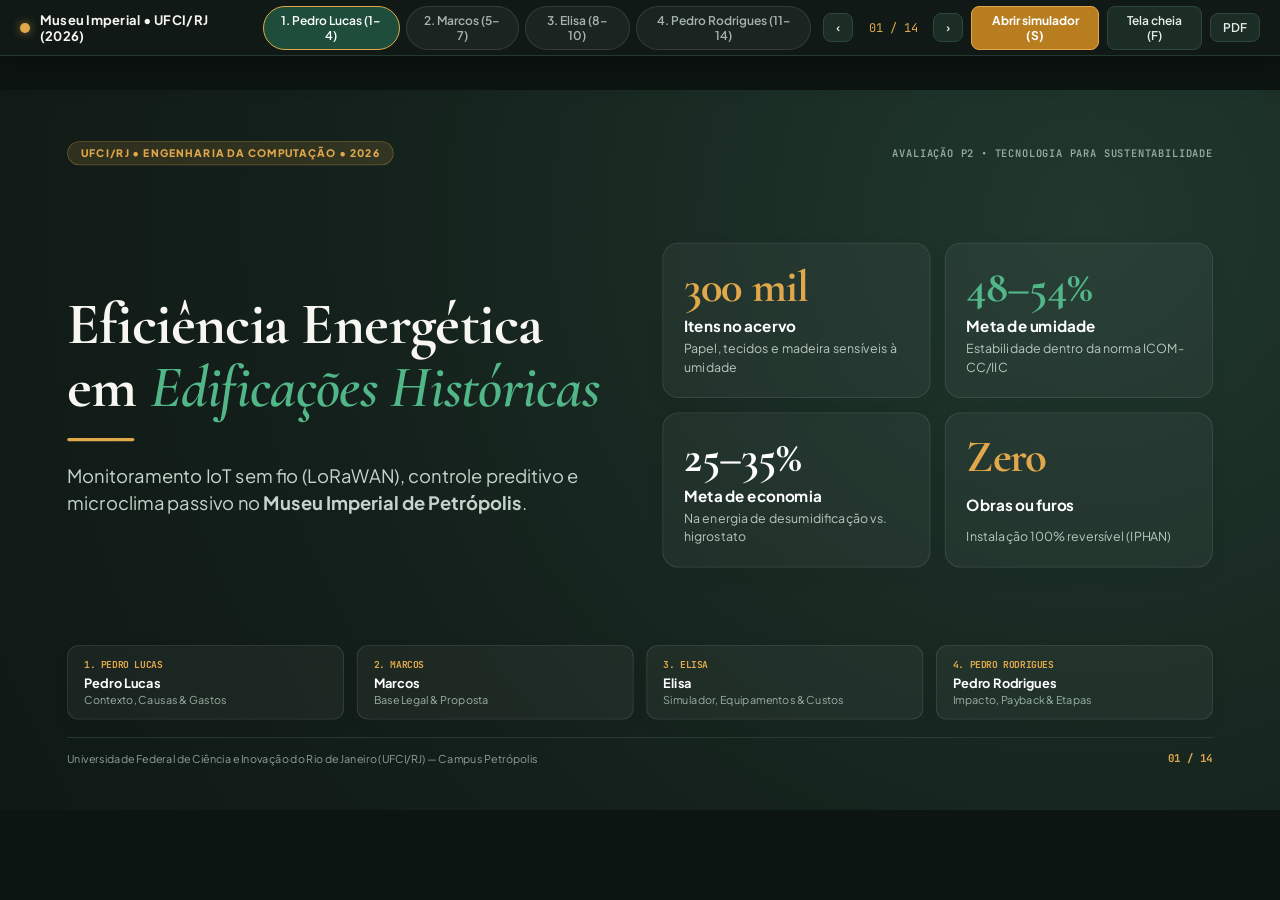
==== commit 2c4c6419: "Algumas alterações" ====
--- a/slides.html
+++ b/slides.html
@@ -698,22 +698,22 @@
           <div class="grid-4" style="gap: 16px; margin-bottom: 22px;">
             <div class="bento-card dark-glass" style="padding: 16px 20px; border-radius: 14px;">
               <div style="font-family:var(--font-mono); font-size:12px; color:var(--gold-bright); font-weight:700;">1. PEDRO LUCAS</div>
-              <div style="font-size:16px; font-weight:700; color:#FFF; margin-top:3px;">Pedro Lucas Gomes Soares</div>
+              <div style="font-size:16px; font-weight:700; color:#FFF; margin-top:3px;">Pedro Lucas</div>
               <div style="font-size:13.5px; color:#9AB0A5; margin-top:2px;">Contexto, Causas &amp; Gastos</div>
             </div>
             <div class="bento-card dark-glass" style="padding: 16px 20px; border-radius: 14px;">
               <div style="font-family:var(--font-mono); font-size:12px; color:var(--gold-bright); font-weight:700;">2. MARCOS</div>
-              <div style="font-size:16px; font-weight:700; color:#FFF; margin-top:3px;">Marcos Oliveira do Rego</div>
+              <div style="font-size:16px; font-weight:700; color:#FFF; margin-top:3px;">Marcos</div>
               <div style="font-size:13.5px; color:#9AB0A5; margin-top:2px;">Base Legal &amp; Proposta</div>
             </div>
             <div class="bento-card dark-glass" style="padding: 16px 20px; border-radius: 14px;">
               <div style="font-family:var(--font-mono); font-size:12px; color:var(--gold-bright); font-weight:700;">3. ELISA</div>
-              <div style="font-size:16px; font-weight:700; color:#FFF; margin-top:3px;">Elisa Lacerda Moura</div>
+              <div style="font-size:16px; font-weight:700; color:#FFF; margin-top:3px;">Elisa</div>
               <div style="font-size:13.5px; color:#9AB0A5; margin-top:2px;">Simulador, Equipamentos &amp; Custos</div>
             </div>
             <div class="bento-card dark-glass" style="padding: 16px 20px; border-radius: 14px;">
               <div style="font-family:var(--font-mono); font-size:12px; color:var(--gold-bright); font-weight:700;">4. PEDRO RODRIGUES</div>
-              <div style="font-size:16px; font-weight:700; color:#FFF; margin-top:3px;">Pedro Rodrigues Couto</div>
+              <div style="font-size:16px; font-weight:700; color:#FFF; margin-top:3px;">Pedro Rodrigues</div>
               <div style="font-size:13.5px; color:#9AB0A5; margin-top:2px;">Impacto, Payback &amp; Etapas</div>
             </div>
           </div>
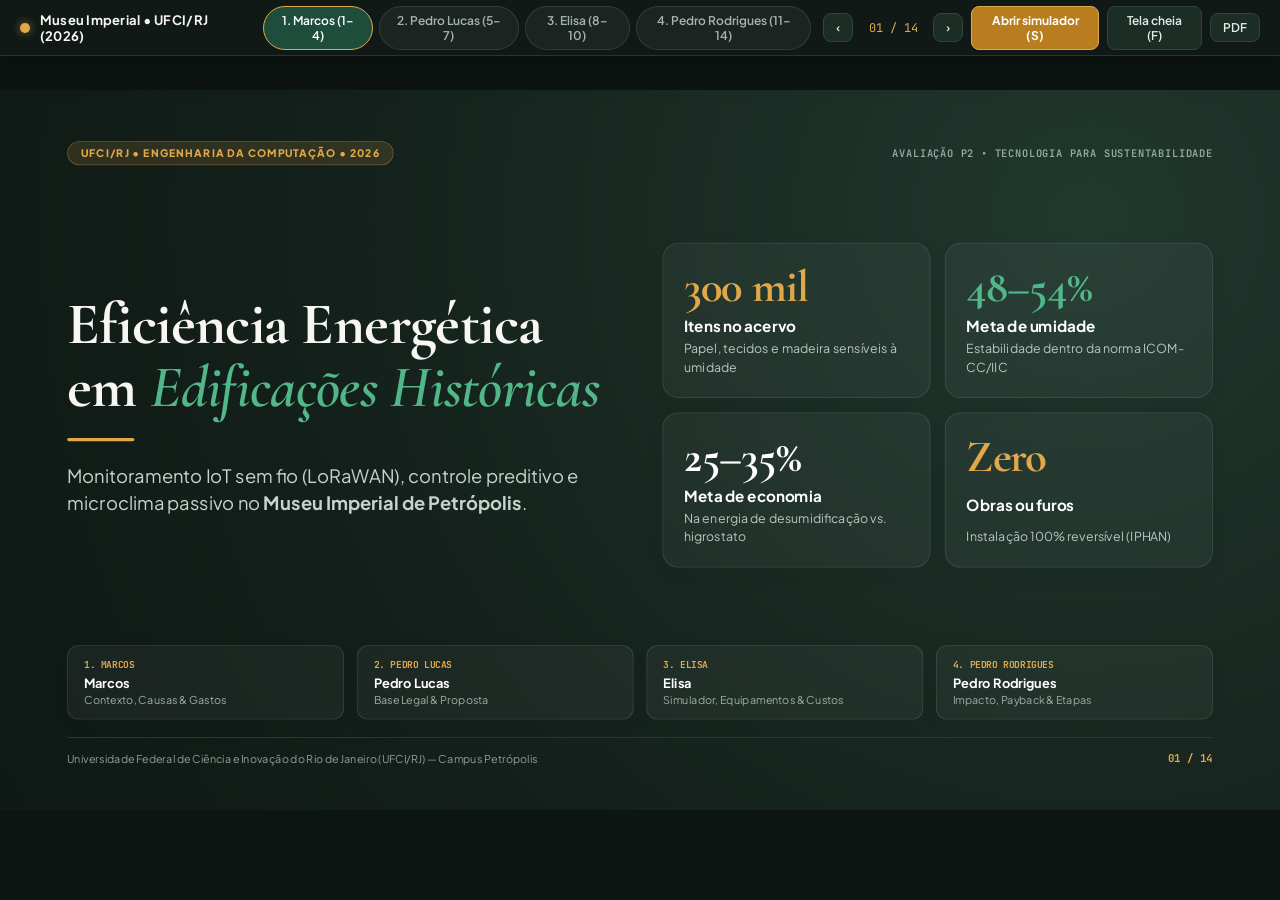
==== commit 5ac7dde9: "Add files via upload Alteração na ordem" ====
--- a/slides.html
+++ b/slides.html
@@ -629,8 +629,8 @@
   </div>
 
   <div class="speaker-nav">
-    <button class="spk-btn" onclick="goToSlide(0)">1. Pedro Lucas (1–4)</button>
-    <button class="spk-btn" onclick="goToSlide(4)">2. Marcos (5–7)</button>
+    <button class="spk-btn" onclick="goToSlide(0)">1. Marcos (1–4)</button>
+    <button class="spk-btn" onclick="goToSlide(4)">2. Pedro Lucas (5–7)</button>
     <button class="spk-btn" onclick="goToSlide(7)">3. Elisa (8–10)</button>
     <button class="spk-btn" onclick="goToSlide(10)">4. Pedro Rodrigues (11–14)</button>
   </div>
@@ -697,13 +697,13 @@
         <div>
           <div class="grid-4" style="gap: 16px; margin-bottom: 22px;">
             <div class="bento-card dark-glass" style="padding: 16px 20px; border-radius: 14px;">
-              <div style="font-family:var(--font-mono); font-size:12px; color:var(--gold-bright); font-weight:700;">1. PEDRO LUCAS</div>
+              <div style="font-family:var(--font-mono); font-size:12px; color:var(--gold-bright); font-weight:700;">1. MARCOS</div>
+              <div style="font-size:16px; font-weight:700; color:#FFF; margin-top:3px;">Marcos</div>
+              <div style="font-size:13.5px; color:#9AB0A5; margin-top:2px;">Contexto, Causas &amp; Gastos</div>
+            </div>
+            <div class="bento-card dark-glass" style="padding: 16px 20px; border-radius: 14px;">
+              <div style="font-family:var(--font-mono); font-size:12px; color:var(--gold-bright); font-weight:700;">2. PEDRO LUCAS</div>
               <div style="font-size:16px; font-weight:700; color:#FFF; margin-top:3px;">Pedro Lucas</div>
-              <div style="font-size:13.5px; color:#9AB0A5; margin-top:2px;">Contexto, Causas &amp; Gastos</div>
-            </div>
-            <div class="bento-card dark-glass" style="padding: 16px 20px; border-radius: 14px;">
-              <div style="font-family:var(--font-mono); font-size:12px; color:var(--gold-bright); font-weight:700;">2. MARCOS</div>
-              <div style="font-size:16px; font-weight:700; color:#FFF; margin-top:3px;">Marcos</div>
               <div style="font-size:13.5px; color:#9AB0A5; margin-top:2px;">Base Legal &amp; Proposta</div>
             </div>
             <div class="bento-card dark-glass" style="padding: 16px 20px; border-radius: 14px;">
@@ -725,12 +725,12 @@
       </section>
 
       <!-- ==================================================================
-           SLIDE 2: 1. PEDRO LUCAS — COMPLEXO HISTÓRICO PROTEGIDO
+           SLIDE 2: 1. MARCOS — COMPLEXO HISTÓRICO PROTEGIDO
       =================================================================== -->
       <section class="slide" data-presenter="0">
         <div class="slide-header">
           <div class="eyebrow-row">
-            <span class="presenter-tag">1. PEDRO LUCAS</span>
+            <span class="presenter-tag">1. MARCOS</span>
             <span class="section-pill">SEÇÃO 1.1 • CONTEXTO OPERACIONAL</span>
           </div>
           <h2 class="slide-title">Complexo Histórico <em>Protegido</em></h2>
@@ -776,12 +776,12 @@
       </section>
 
       <!-- ==================================================================
-           SLIDE 3: 1. PEDRO LUCAS — CAUSAS E IMPACTOS
+           SLIDE 3: 1. MARCOS — CAUSAS E IMPACTOS
       =================================================================== -->
       <section class="slide" data-presenter="0">
         <div class="slide-header">
           <div class="eyebrow-row">
-            <span class="presenter-tag">1. PEDRO LUCAS</span>
+            <span class="presenter-tag">1. MARCOS</span>
             <span class="section-pill">SEÇÕES 1.2 E 1.3 • CAUSAS E IMPACTOS</span>
           </div>
           <h2 class="slide-title">Causas do Consumo Elevado e <em>Riscos ao Acervo</em></h2>
@@ -851,12 +851,12 @@
       </section>
 
       <!-- ==================================================================
-           SLIDE 4: 2. MARCOS — IMPACTO ORÇAMENTÁRIO (EMPENHOS)
+           SLIDE 4: 1. MARCOS — IMPACTO ORÇAMENTÁRIO (EMPENHOS)
       =================================================================== -->
       <section class="slide" data-presenter="0">
         <div class="slide-header">
           <div class="eyebrow-row">
-            <span class="presenter-tag">1. PEDRO LUCAS</span>
+            <span class="presenter-tag">1. MARCOS</span>
             <span class="section-pill">SEÇÃO 1.3 • PORTAL DA TRANSPARÊNCIA (UASG 343015)</span>
           </div>
           <h2 class="slide-title">Impacto Orçamentário <em>(Notas de Empenho)</em></h2>
@@ -930,12 +930,12 @@
       </section>
 
       <!-- ==================================================================
-           SLIDE 5: 2. MARCOS — PARÂMETROS DE CONSERVAÇÃO E BASE LEGAL
+           SLIDE 5: 2. PEDRO LUCAS — PARÂMETROS DE CONSERVAÇÃO E BASE LEGAL
       =================================================================== -->
       <section class="slide" data-presenter="1">
         <div class="slide-header">
           <div class="eyebrow-row">
-            <span class="presenter-tag">2. MARCOS</span>
+            <span class="presenter-tag">2. PEDRO LUCAS</span>
             <span class="section-pill">SEÇÕES 2.1 E 2.2 • FUNDAMENTAÇÃO TEÓRICA E LEGAL</span>
           </div>
           <h2 class="slide-title">Parâmetros de Conservação e <em>Marco Legal</em></h2>
@@ -1001,7 +1001,7 @@
       <section class="slide" data-presenter="1">
         <div class="slide-header">
           <div class="eyebrow-row">
-            <span class="presenter-tag">2. MARCOS • ARQUITETURA NÃO INVASIVA</span>
+            <span class="presenter-tag">2. PEDRO LUCAS • ARQUITETURA NÃO INVASIVA</span>
             <span class="section-pill">SEÇÕES 3.1 E 3.2 • SOLUÇÃO TECNOLÓGICA</span>
           </div>
           <h2 class="slide-title">Proposta Organizada em <em>Cinco Frentes</em></h2>
@@ -1069,7 +1069,7 @@
       <section class="slide" data-presenter="1">
         <div class="slide-header">
           <div class="eyebrow-row">
-            <span class="presenter-tag">2. MARCOS</span>
+            <span class="presenter-tag">2. PEDRO LUCAS</span>
             <span class="section-pill">SEÇÕES 2.4 E 3.2 • MALHA FECHADA E ALGORITMO MPC</span>
           </div>
           <h2 class="slide-title">Fluxo de Monitoramento e <em>Controle Preditivo</em></h2>
@@ -1588,13 +1588,13 @@
 
 <script>
 const SPEAKER_NOTES = [
-  "SLIDE 1 — CAPA (1. PEDRO LUCAS):\n• Olá a todos. Apresentamos nosso projeto de Eficiência Energética em Edificações Históricas aplicado ao Museu Imperial de Petrópolis.\n• O objetivo é proteger um acervo de 300 mil itens mantendo a umidade entre 48% e 54%, com meta de 25% a 35% de economia na desumidificação e instalação 100% reversível sem furos.",
-  "SLIDE 2 — COMPLEXO HISTÓRICO PROTEGIDO (1. PEDRO LUCAS):\n• O Museu Imperial (unidade do Ibram) possui duas edificações centrais no nosso estudo (Figura 1):\n• O Edifício nº 13 é o Palácio Imperial (1845–1862), monumento tombado pelo IPHAN com 32 salas expositivas e mais de 400 mil visitantes por ano.\n• O Edifício nº 4 abriga a Administração e, no 2º pavimento, a Reserva Técnica, que guarda parte dos 300 mil itens (papel, tecidos e madeira). Ele também integra o conjunto protegido e tem telhado cerâmico inclinado parcialmente sombreado por árvores.\n• Além da desumidificação, o complexo mantém cargas 24h (vigilância, CFTV, alarmes) e o espetáculo semanal Som e Luz.",
-  "SLIDE 3 — CAUSAS E RISCOS (1. PEDRO LUCAS):\n• Identificamos quatro causas principais para o consumo elevado:\n  1) O clima serrano de Petrópolis (800 m), com nevoeiros noturnos e chuvas de verão;\n  2) A restrição predial do tombamento, que impede obras no envelope e exige soluções reversíveis;\n  3) A cobrança por potência demandada (kW) além do consumo (kWh);\n  4) O controle reativo por dataloggers manuais e higrostatos simples, que só agem após a umidade ultrapassar o limite.\n• Isso gera impactos ambientais (emissões de GEE e descarte precoce de compressores) e sociais (risco de fungos, corrosão e deformação irreversível no acervo — Thomson, 1986).",
-  "SLIDE 4 — IMPACTO ORÇAMENTÁRIO (1. PEDRO LUCAS):\n• Consultamos as notas de empenho da Unidade Gestora 343015 (Museu Imperial) no Portal da Transparência junto à Enel Rio (contratada por inexigibilidade de licitação, art. 74 da Lei 14.133/2021).\n• Em 2025 foram empenhados R$ 157.840,20 em 12 liquidações (~R$ 13,2 mil/mês).\n• Em 2026 as notas incluem também a Casa Cláudio de Souza: o item de despesa da 2026NE000009 registra R$ 140.892,99 (embora o valor atual do documento mostre R$ 16.924,87) e a 2026NE000041 soma R$ 65.710,14 incluindo o atendimento à demanda ativa.\n• Ressaltamos que empenho é registro orçamentário e não mede consumo em kWh nem separa a reserva técnica — o que justifica nossa medição individualizada no piloto.",
-  "SLIDE 5 — PARÂMETROS E BASE LEGAL (2. MARCOS):\n• Segundo a declaração conjunta do ICOM-CC e do IIC (2014), a maioria dos objetos aceita entre 40% e 60% de UR (16 a 25 °C e variação máxima de ±10 pontos percentuais em 24h).\n• Para o acervo misto de papel, tecidos e madeira, adotamos 45% a 55% como limite de alerta e 48% a 54% como meta operacional do controlador.\n• Toda a proposta segue 4 marcos legais: Lei 10.295/2001 (Eficiência Energética), Decreto-Lei 25/1937 (Tombamento e visibilidade), Portaria IPHAN 289/2025 (autorização de intervenções e instalações provisórias) e Lei 14.300/2022 (geração solar distribuída).",
-  "SLIDE 6 — PROPOSTA EM 5 FRENTES (2. MARCOS):\n• Nossa solução não utiliza fiação embutida e se organiza em 5 frentes:\n  1) Monitoramento LoRaWAN (915 MHz) com sensores a bateria e suportes reversíveis sem furos;\n  2) Medição elétrica não invasiva com garras bipartidas (CT clamps SCT-013) externas aos cabos;\n  3) Controle preditivo local (MPC);\n  4) Microclima compartimentado passivo com sílica gel condicionada em armários e caixas vedadas (zero consumo elétrico);\n  5) Geração solar no Edifício nº 4, condicionada a estudo estrutural, de sombreamento e aprovação do IPHAN.",
-  "SLIDE 7 — FLUXO E CONTROLE PREDITIVO (2. MARCOS):\n• A Figura 2 mostra a malha fechada: a cada 10 minutos, os sensores enviam T, UR e kWh via LoRaWAN ao gateway e ao controlador local.\n• O controlador usa um modelo de 1ª ordem (troca com ar externo, visitantes e retirada do aparelho), calcula o ponto de orvalho pela fórmula de Magnus para evitar condensação e simula as 64 combinações de ligar/desligar na próxima 1 hora (6 intervalos de 10 min).\n• Ele aplica apenas o 1º comando da sequência de menor consumo, evitando o horário de ponta. Se perder o sinal, entra em Modo Seguro (Fail-Safe), voltando ao higrostato do próprio aparelho.",
+  "SLIDE 1 — CAPA (1. MARCOS):\n• Olá a todos. Apresentamos nosso projeto de Eficiência Energética em Edificações Históricas aplicado ao Museu Imperial de Petrópolis.\n• O objetivo é proteger um acervo de 300 mil itens mantendo a umidade entre 48% e 54%, com meta de 25% a 35% de economia na desumidificação e instalação 100% reversível sem furos.",
+  "SLIDE 2 — COMPLEXO HISTÓRICO PROTEGIDO (1. MARCOS):\n• O Museu Imperial (unidade do Ibram) possui duas edificações centrais no nosso estudo (Figura 1):\n• O Edifício nº 13 é o Palácio Imperial (1845–1862), monumento tombado pelo IPHAN com 32 salas expositivas e mais de 400 mil visitantes por ano.\n• O Edifício nº 4 abriga a Administração e, no 2º pavimento, a Reserva Técnica, que guarda parte dos 300 mil itens (papel, tecidos e madeira). Ele também integra o conjunto protegido e tem telhado cerâmico inclinado parcialmente sombreado por árvores.\n• Além da desumidificação, o complexo mantém cargas 24h (vigilância, CFTV, alarmes) e o espetáculo semanal Som e Luz.",
+  "SLIDE 3 — CAUSAS E RISCOS (1. MARCOS):\n• Identificamos quatro causas principais para o consumo elevado:\n  1) O clima serrano de Petrópolis (800 m), com nevoeiros noturnos e chuvas de verão;\n  2) A restrição predial do tombamento, que impede obras no envelope e exige soluções reversíveis;\n  3) A cobrança por potência demandada (kW) além do consumo (kWh);\n  4) O controle reativo por dataloggers manuais e higrostatos simples, que só agem após a umidade ultrapassar o limite.\n• Isso gera impactos ambientais (emissões de GEE e descarte precoce de compressores) e sociais (risco de fungos, corrosão e deformação irreversível no acervo — Thomson, 1986).",
+  "SLIDE 4 — IMPACTO ORÇAMENTÁRIO (1. MARCOS):\n• Consultamos as notas de empenho da Unidade Gestora 343015 (Museu Imperial) no Portal da Transparência junto à Enel Rio (contratada por inexigibilidade de licitação, art. 74 da Lei 14.133/2021).\n• Em 2025 foram empenhados R$ 157.840,20 em 12 liquidações (~R$ 13,2 mil/mês).\n• Em 2026 as notas incluem também a Casa Cláudio de Souza: o item de despesa da 2026NE000009 registra R$ 140.892,99 (embora o valor atual do documento mostre R$ 16.924,87) e a 2026NE000041 soma R$ 65.710,14 incluindo o atendimento à demanda ativa.\n• Ressaltamos que empenho é registro orçamentário e não mede consumo em kWh nem separa a reserva técnica — o que justifica nossa medição individualizada no piloto.",
+  "SLIDE 5 — PARÂMETROS E BASE LEGAL (2. PEDRO LUCAS):\n• Segundo a declaração conjunta do ICOM-CC e do IIC (2014), a maioria dos objetos aceita entre 40% e 60% de UR (16 a 25 °C e variação máxima de ±10 pontos percentuais em 24h).\n• Para o acervo misto de papel, tecidos e madeira, adotamos 45% a 55% como limite de alerta e 48% a 54% como meta operacional do controlador.\n• Toda a proposta segue 4 marcos legais: Lei 10.295/2001 (Eficiência Energética), Decreto-Lei 25/1937 (Tombamento e visibilidade), Portaria IPHAN 289/2025 (autorização de intervenções e instalações provisórias) e Lei 14.300/2022 (geração solar distribuída).",
+  "SLIDE 6 — PROPOSTA EM 5 FRENTES (2. PEDRO LUCAS):\n• Nossa solução não utiliza fiação embutida e se organiza em 5 frentes:\n  1) Monitoramento LoRaWAN (915 MHz) com sensores a bateria e suportes reversíveis sem furos;\n  2) Medição elétrica não invasiva com garras bipartidas (CT clamps SCT-013) externas aos cabos;\n  3) Controle preditivo local (MPC);\n  4) Microclima compartimentado passivo com sílica gel condicionada em armários e caixas vedadas (zero consumo elétrico);\n  5) Geração solar no Edifício nº 4, condicionada a estudo estrutural, de sombreamento e aprovação do IPHAN.",
+  "SLIDE 7 — FLUXO E CONTROLE PREDITIVO (2. PEDRO LUCAS):\n• A Figura 2 mostra a malha fechada: a cada 10 minutos, os sensores enviam T, UR e kWh via LoRaWAN ao gateway e ao controlador local.\n• O controlador usa um modelo de 1ª ordem (troca com ar externo, visitantes e retirada do aparelho), calcula o ponto de orvalho pela fórmula de Magnus para evitar condensação e simula as 64 combinações de ligar/desligar na próxima 1 hora (6 intervalos de 10 min).\n• Ele aplica apenas o 1º comando da sequência de menor consumo, evitando o horário de ponta. Se perder o sinal, entra em Modo Seguro (Fail-Safe), voltando ao higrostato do próprio aparelho.",
   "SLIDE 8 — DEMONSTRAÇÃO VIRTUAL (3. ELISA):\n• Desenvolvemos o simulador SISMIP, uma aplicação web que roda o mesmo dia duas vezes: com o higrostato convencional e com o controle preditivo, usando leituras e potências fictícias.\n• No térreo do Palácio, as zonas P-01, P-02 e P-03 ficam sobre a planta de setorização do Ibram (Figura 3). Na Reserva Técnica do Edifício nº 4, a sala piloto (RT-01), o perímetro (RT-02) e o arquivo com sílica gel (RT-03) usam um traçado hipotético, porque a planta interna não é pública.\n• Clique em Abrir simulador (ou tecla S) para a demonstração ao vivo. O botão Voltar aos slides traz de volta a este mesmo slide.",
   "SLIDE 9 — ESPECIFICAÇÃO E EQUIPES (3. ELISA):\n• No hardware, usamos sensores SHT40 LoRaWAN AU915, gateway RAK7268V2 e um módulo montado pela equipe com ESP32 + LoRa + garra SCT-013 + relé (mais barato que um acionador comercial).\n• O controlador roda em Raspberry Pi 5 com Python, InfluxDB, Nobreak e alertas via Telegram e e-mail. Para eventual geração solar, indicamos microinversores para mitigar o sombreamento parcial das árvores.\n• O sistema envolve Conservação e Museologia, Manutenção Predial, TI e Gestão — apoiando os profissionais sem substituí-los.",
   "SLIDE 10 — ORÇAMENTO ESTIMADO (3. ELISA):\n• Com preços de lojas brasileiras (nov./2026) e 10% de reserva para imprevistos:\n  - O Piloto (1 sala da reserva) custa R$ 10,6 mil em compras (+164 h internas das equipes);\n  - A Expansão (32 salas do Palácio e 3 da reserva, 11 desumidificadores) custa R$ 38,3 mil (+176 h internas);\n  - O custo recorrente é de cerca de R$ 1.000/ano (pilhas, calibração e peças).\n• Das compras totais (~R$ 49 mil), R$ 37,1 mil são ligados à energia e R$ 11,7 mil são sílica gel (investimento em conservação).",
